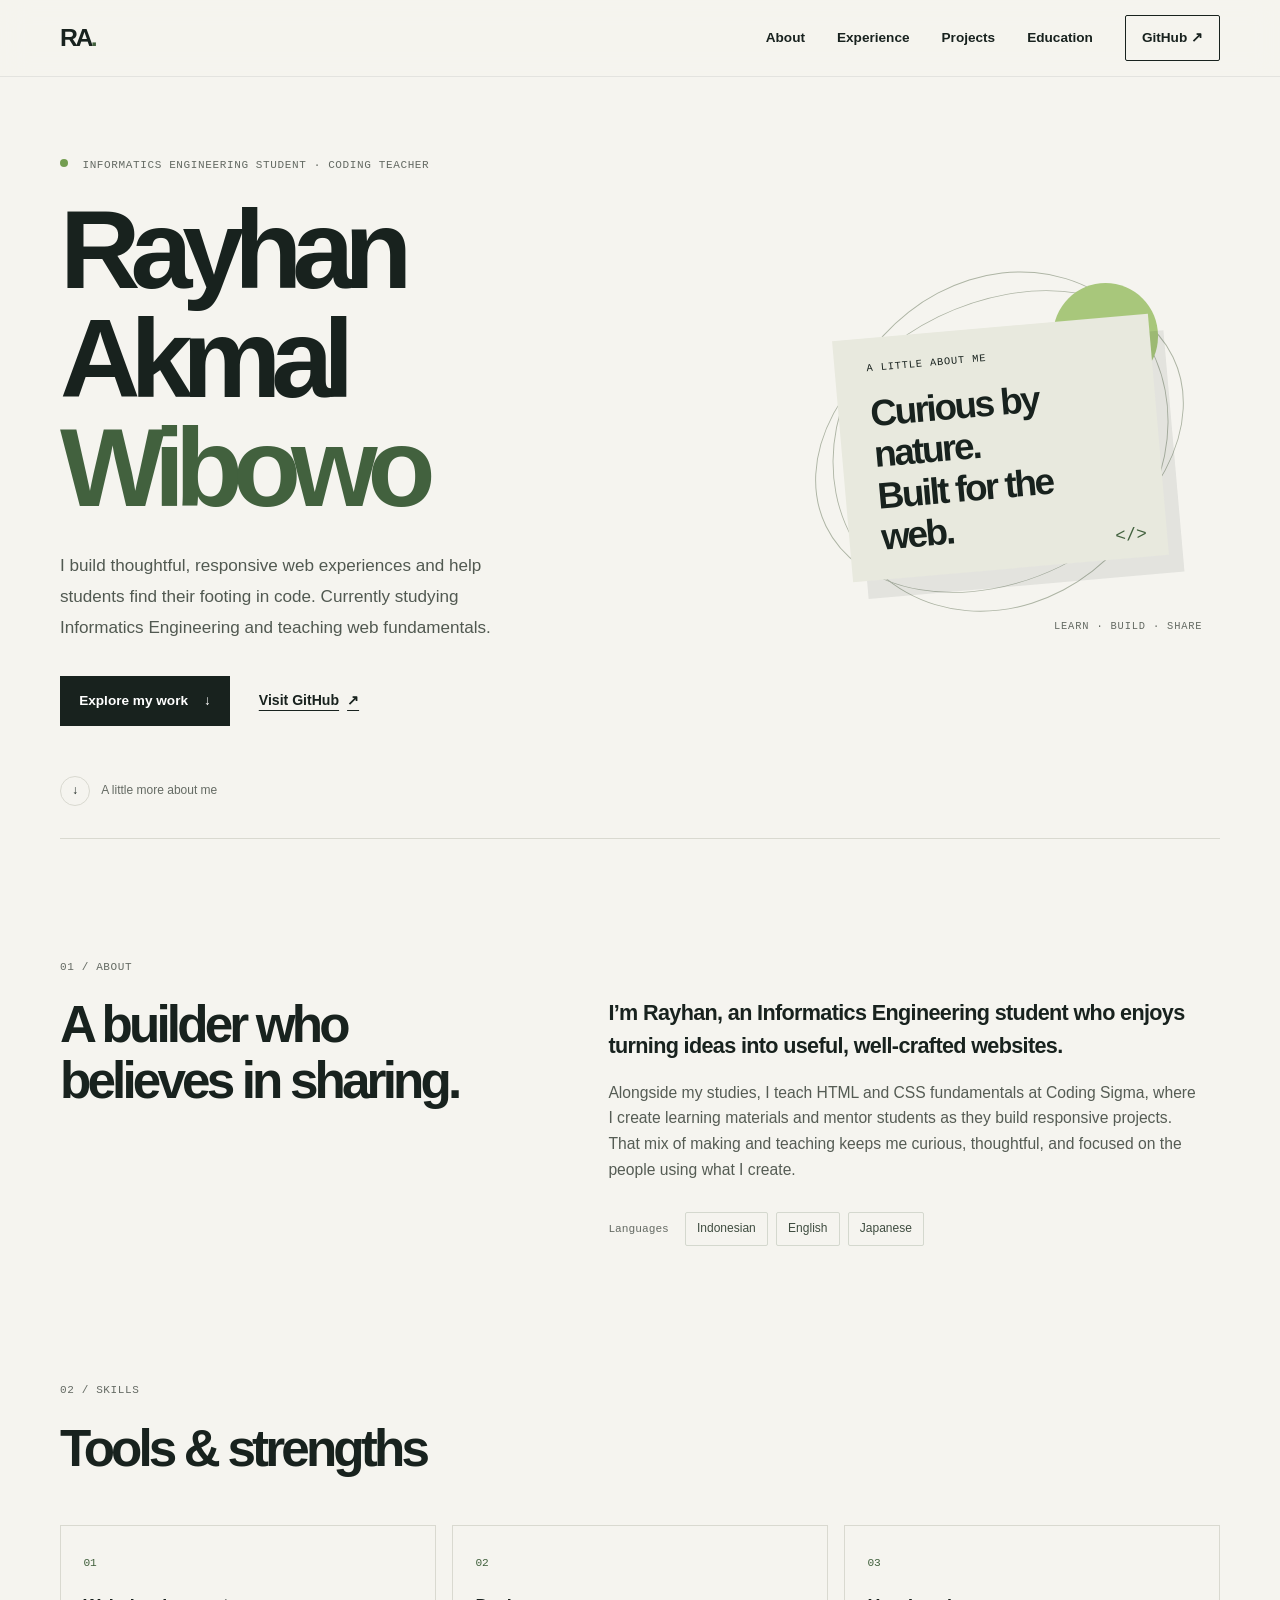
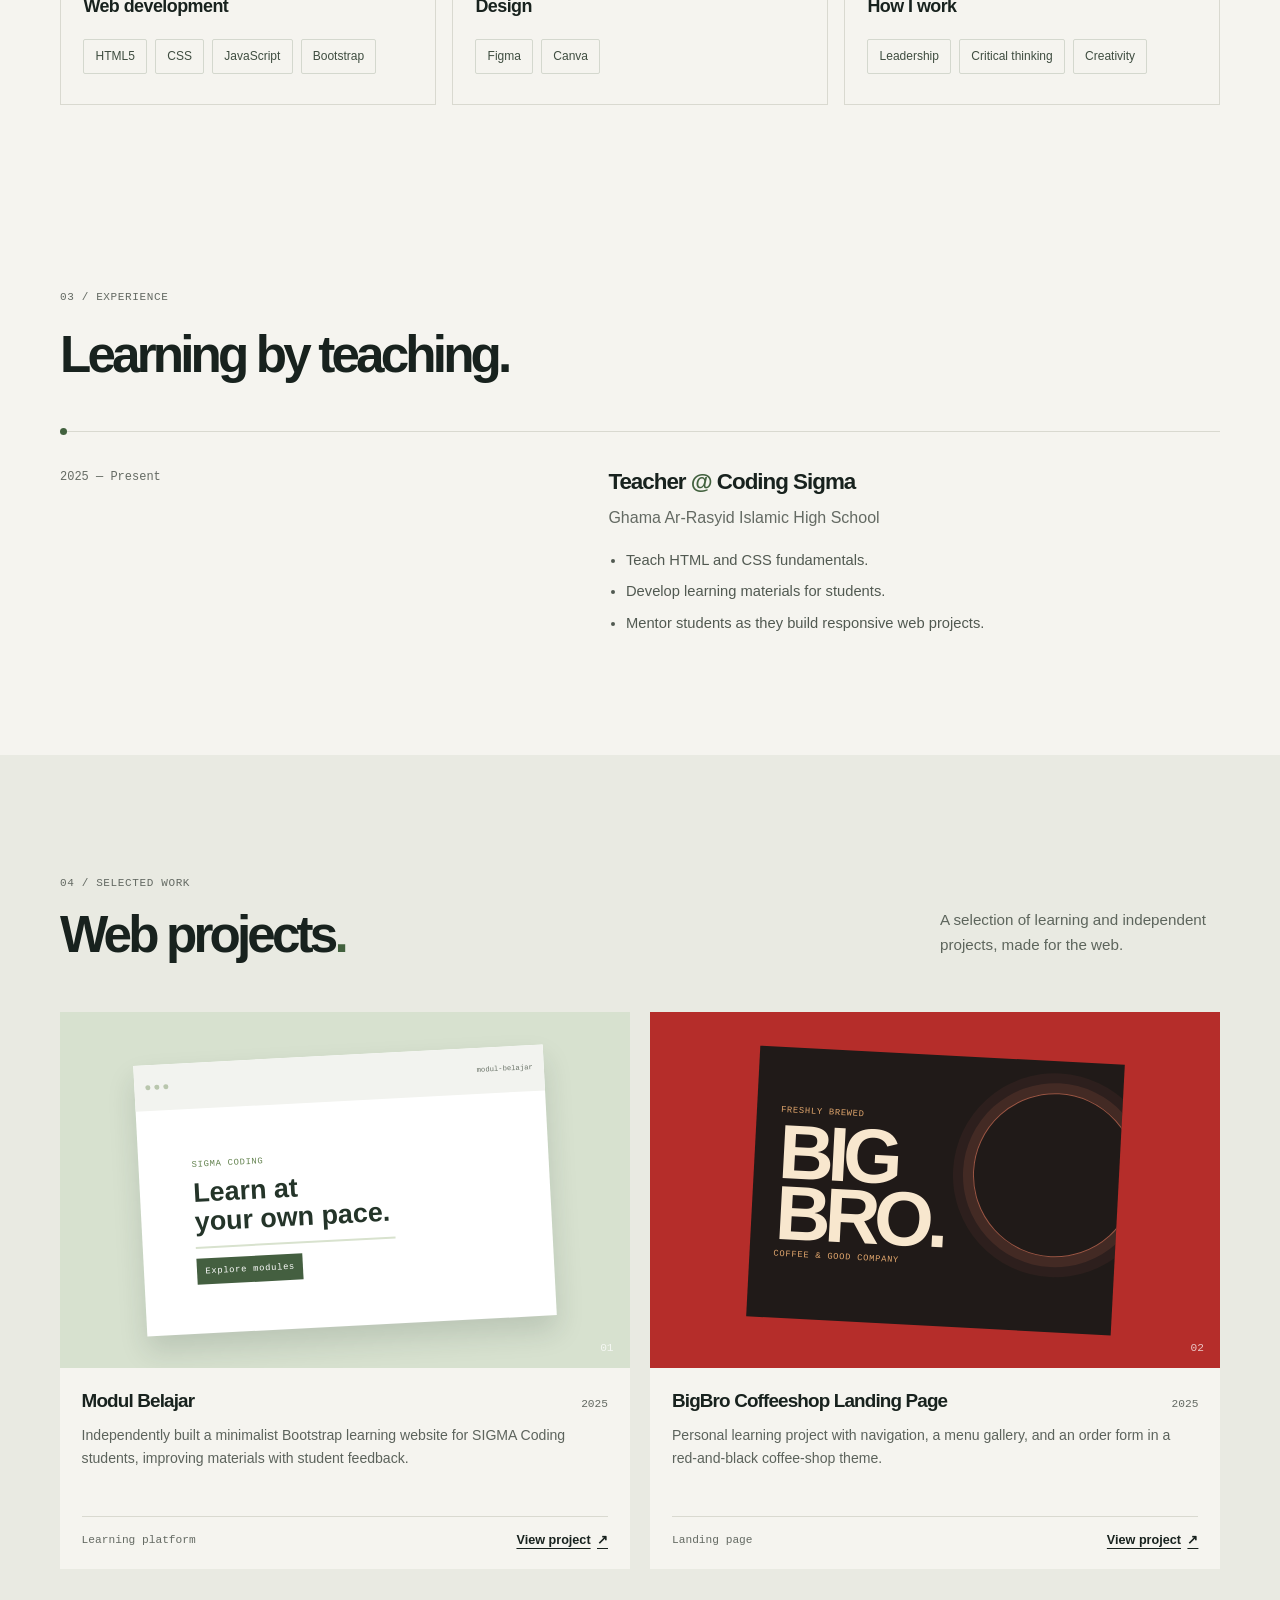
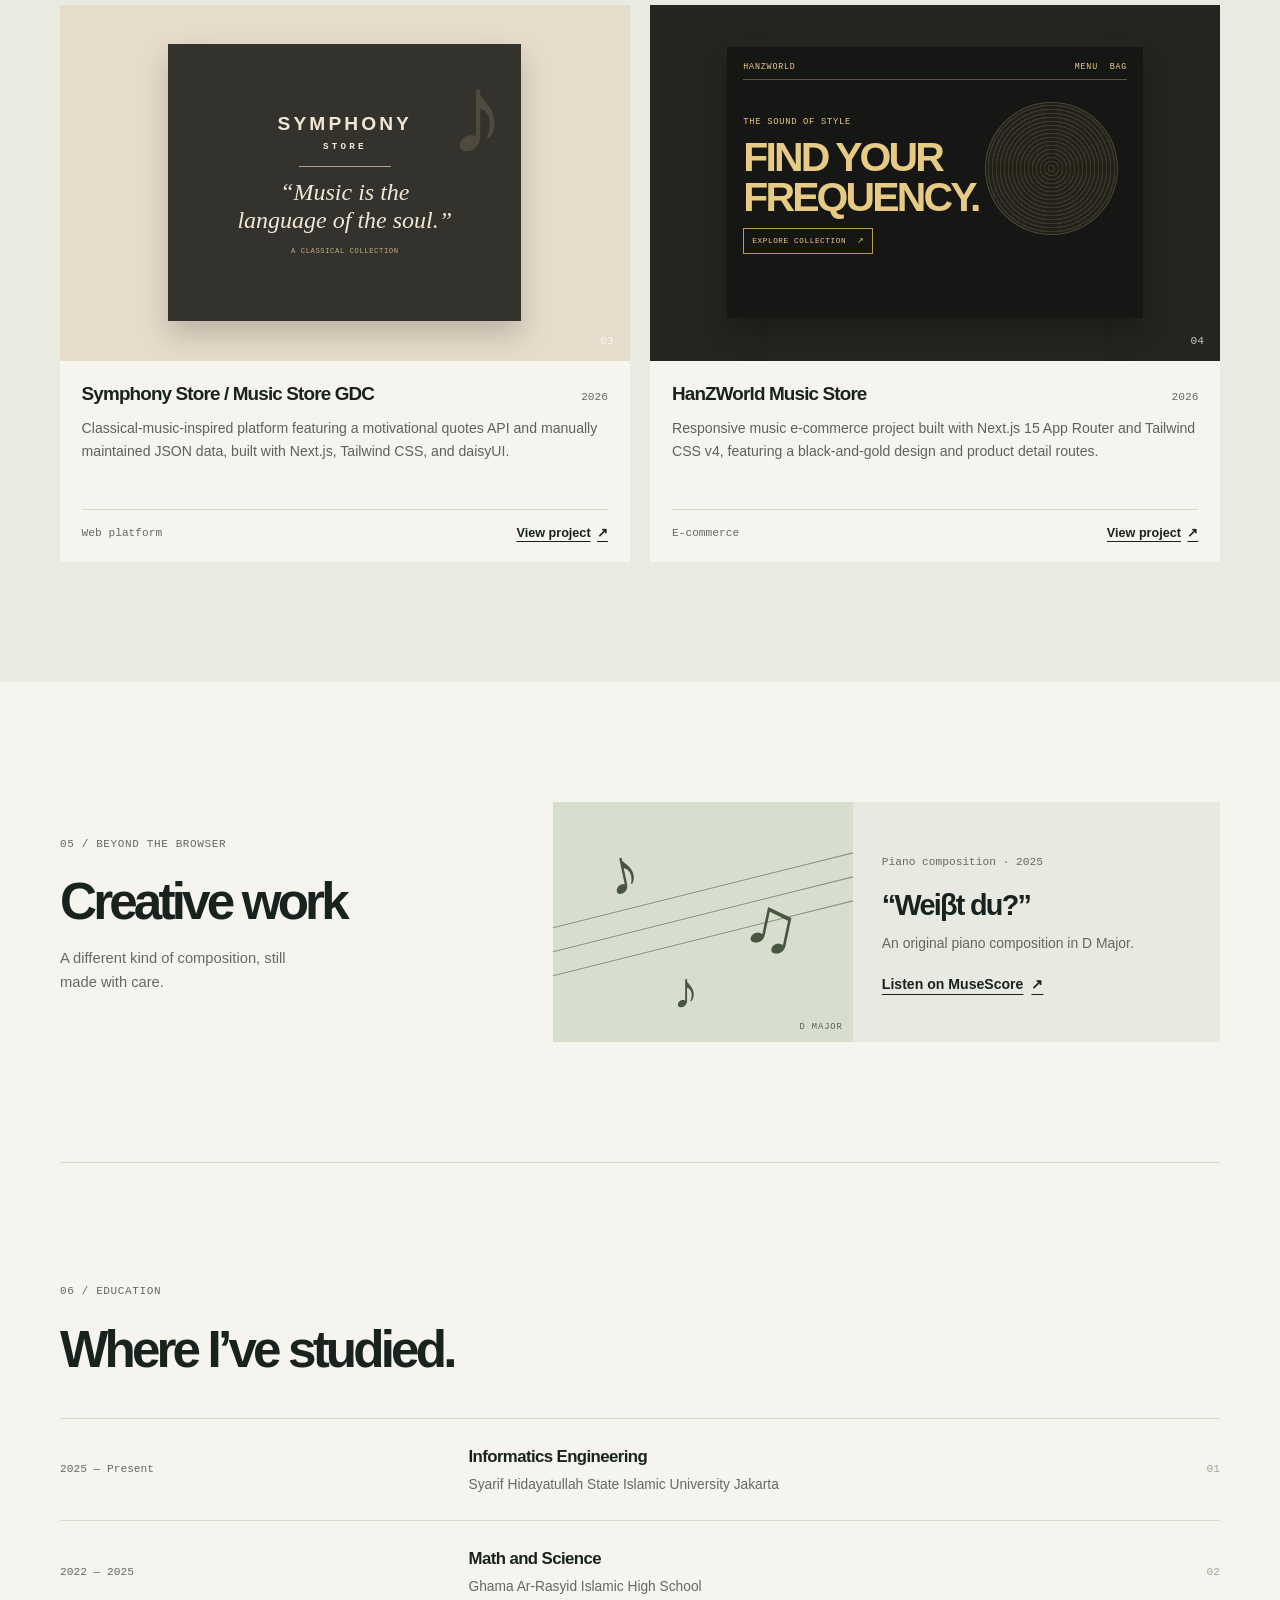
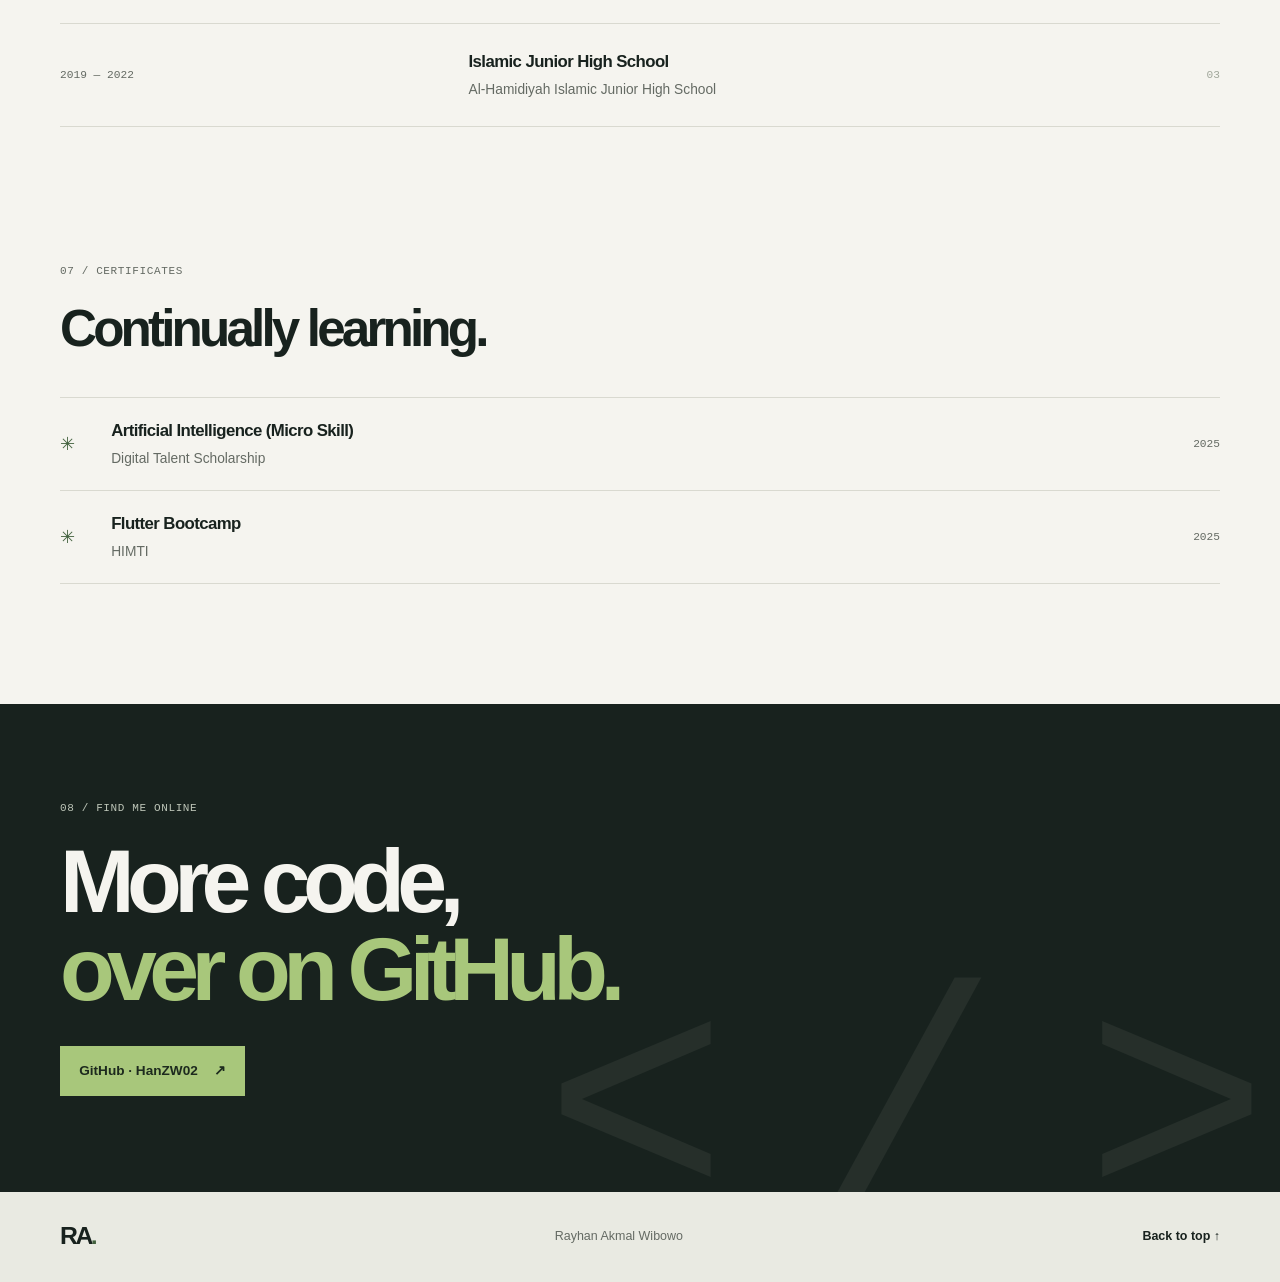
==== index.html @ 4f7a4626 "Build Rayhan portfolio website Co-authored-by: Copilot App <223556219+Copilot@users.noreply.github.c" ====
<!doctype html>
<html lang="en">
  <head>
    <meta charset="utf-8">
    <meta name="viewport" content="width=device-width, initial-scale=1">
    <meta name="theme-color" content="#f5f4ef">
    <meta name="description" content="Portfolio of Rayhan Akmal Wibowo, an Informatics Engineering student, coding teacher, and frontend developer.">
    <title>Rayhan Akmal Wibowo — Frontend Developer</title>
    <link rel="stylesheet" href="styles.css">
    <script src="script.js" defer></script>
  </head>
  <body>
    <a class="skip-link" href="#main-content">Skip to content</a>

    <header class="site-header">
      <div class="header-inner">
        <a class="wordmark" href="#home" aria-label="Rayhan Akmal Wibowo, home">RA<span>.</span></a>
        <button class="menu-toggle" type="button" aria-expanded="false" aria-controls="primary-navigation">
          <span class="menu-toggle-label">Menu</span>
          <span class="menu-icon" aria-hidden="true"><span></span><span></span></span>
        </button>
        <nav class="primary-navigation" id="primary-navigation" aria-label="Main navigation">
          <a href="#about">About</a>
          <a href="#experience">Experience</a>
          <a href="#projects">Projects</a>
          <a href="#education">Education</a>
          <a class="nav-cta" href="https://github.com/HanZW02" target="_blank" rel="noopener noreferrer">GitHub <span aria-hidden="true">↗</span></a>
        </nav>
      </div>
    </header>

    <main id="main-content">
      <section class="hero section-wrap" id="home" aria-labelledby="hero-title">
        <div class="hero-copy">
          <p class="eyebrow"><span class="status-dot" aria-hidden="true"></span> Informatics Engineering student · Coding teacher</p>
          <h1 id="hero-title">Rayhan Akmal<br><span>Wibowo</span></h1>
          <p class="hero-intro">I build thoughtful, responsive web experiences and help students find their footing in code. Currently studying Informatics Engineering and teaching web fundamentals.</p>
          <div class="hero-actions">
            <a class="button button-dark" href="#projects">Explore my work <span aria-hidden="true">↓</span></a>
            <a class="text-link" href="https://github.com/HanZW02" target="_blank" rel="noopener noreferrer">Visit GitHub <span aria-hidden="true">↗</span></a>
          </div>
        </div>
        <div class="hero-art" aria-hidden="true">
          <div class="art-orbit orbit-one"></div>
          <div class="art-orbit orbit-two"></div>
          <div class="art-sun"></div>
          <div class="art-card">
            <span class="art-card-label">A little about me</span>
            <span class="art-card-title">Curious by nature.<br>Built for the web.</span>
            <span class="art-card-mark">&lt;/&gt;</span>
          </div>
          <span class="art-caption">LEARN · BUILD · SHARE</span>
        </div>
        <a class="scroll-cue" href="#about"><span aria-hidden="true">↓</span> A little more about me</a>
      </section>

      <section class="about section-wrap section-pad" id="about" aria-labelledby="about-title">
        <div class="section-heading">
          <p class="eyebrow">01 / About</p>
          <h2 id="about-title">A builder who<br>believes in sharing.</h2>
        </div>
        <div class="about-content">
          <p class="about-lede">I’m Rayhan, an Informatics Engineering student who enjoys turning ideas into useful, well-crafted websites.</p>
          <p>Alongside my studies, I teach HTML and CSS fundamentals at Coding Sigma, where I create learning materials and mentor students as they build responsive projects. That mix of making and teaching keeps me curious, thoughtful, and focused on the people using what I create.</p>
          <div class="language-row">
            <span class="label">Languages</span>
            <ul class="tag-list" aria-label="Languages spoken">
              <li>Indonesian</li><li>English</li><li>Japanese</li>
            </ul>
          </div>
        </div>
      </section>

      <section class="skills section-wrap section-pad" aria-labelledby="skills-title">
        <div class="section-heading">
          <p class="eyebrow">02 / Skills</p>
          <h2 id="skills-title">Tools &amp; strengths</h2>
        </div>
        <div class="skill-grid">
          <article class="skill-card">
            <span class="skill-number">01</span>
            <h3>Web development</h3>
            <ul class="tag-list"><li>HTML5</li><li>CSS</li><li>JavaScript</li><li>Bootstrap</li></ul>
          </article>
          <article class="skill-card">
            <span class="skill-number">02</span>
            <h3>Design</h3>
            <ul class="tag-list"><li>Figma</li><li>Canva</li></ul>
          </article>
          <article class="skill-card">
            <span class="skill-number">03</span>
            <h3>How I work</h3>
            <ul class="tag-list"><li>Leadership</li><li>Critical thinking</li><li>Creativity</li></ul>
          </article>
        </div>
      </section>

      <section class="experience section-wrap section-pad" id="experience" aria-labelledby="experience-title">
        <div class="section-heading">
          <p class="eyebrow">03 / Experience</p>
          <h2 id="experience-title">Learning by teaching.</h2>
        </div>
        <article class="timeline-entry">
          <div class="timeline-date">2025 — Present</div>
          <div class="timeline-body">
            <h3>Teacher <span class="at">@</span> Coding Sigma</h3>
            <p class="timeline-place">Ghama Ar-Rasyid Islamic High School</p>
            <ul class="experience-list">
              <li>Teach HTML and CSS fundamentals.</li>
              <li>Develop learning materials for students.</li>
              <li>Mentor students as they build responsive web projects.</li>
            </ul>
          </div>
          <span class="timeline-marker" aria-hidden="true"></span>
        </article>
      </section>

      <section class="projects section-pad" id="projects" aria-labelledby="projects-title">
        <div class="section-wrap">
          <div class="projects-heading">
            <div class="section-heading">
              <p class="eyebrow">04 / Selected work</p>
              <h2 id="projects-title">Web projects<span class="accent-period">.</span></h2>
            </div>
            <p class="projects-intro">A selection of learning and independent projects, made for the web.</p>
          </div>
          <div class="project-grid">
            <article class="project-card project-modul">
              <div class="project-visual visual-modul" aria-hidden="true">
                <div class="browser-frame">
                  <div class="browser-bar"><i></i><i></i><i></i><span>modul-belajar</span></div>
                  <div class="modul-preview"><span class="preview-kicker">SIGMA CODING</span><b>Learn at<br>your own pace.</b><span class="preview-line"></span><span class="preview-button">Explore modules</span></div>
                </div>
                <span class="visual-index">01</span>
              </div>
              <div class="project-info">
                <div class="project-title-line"><h3>Modul Belajar</h3><span class="project-year">2025</span></div>
                <p>Independently built a minimalist Bootstrap learning website for SIGMA Coding students, improving materials with student feedback.</p>
                <div class="project-footer"><span class="project-type">Learning platform</span><a class="project-link" href="https://hanzw02.github.io/Modul_Belajar/" target="_blank" rel="noopener noreferrer">View project <span aria-hidden="true">↗</span></a></div>
              </div>
            </article>

            <article class="project-card project-bigbro">
              <div class="project-visual visual-bigbro" aria-hidden="true">
                <div class="coffee-card">
                  <span class="coffee-label">FRESHLY BREWED</span>
                  <span class="coffee-word">BIG<br>BRO.</span>
                  <span class="coffee-subtitle">COFFEE &amp; GOOD COMPANY</span>
                  <span class="coffee-circle"></span>
                </div>
                <span class="visual-index">02</span>
              </div>
              <div class="project-info">
                <div class="project-title-line"><h3>BigBro Coffeeshop Landing Page</h3><span class="project-year">2025</span></div>
                <p>Personal learning project with navigation, a menu gallery, and an order form in a red-and-black coffee-shop theme.</p>
                <div class="project-footer"><span class="project-type">Landing page</span><a class="project-link" href="https://hanzw02.github.io/BigBro-Coffeeshop/" target="_blank" rel="noopener noreferrer">View project <span aria-hidden="true">↗</span></a></div>
              </div>
            </article>

            <article class="project-card project-symphony">
              <div class="project-visual visual-symphony" aria-hidden="true">
                <div class="symphony-preview">
                  <span class="symphony-note">♪</span>
                  <span class="symphony-brand">SYMPHONY <small>STORE</small></span>
                  <span class="symphony-rule"></span>
                  <span class="symphony-quote">“Music is the<br>language of the soul.”</span>
                  <span class="symphony-sub">A CLASSICAL COLLECTION</span>
                </div>
                <span class="visual-index">03</span>
              </div>
              <div class="project-info">
                <div class="project-title-line"><h3>Symphony Store / Music Store GDC</h3><span class="project-year">2026</span></div>
                <p>Classical-music-inspired platform featuring a motivational quotes API and manually maintained JSON data, built with Next.js, Tailwind CSS, and daisyUI.</p>
                <div class="project-footer"><span class="project-type">Web platform</span><a class="project-link" href="https://music-store-gdc.vercel.app/" target="_blank" rel="noopener noreferrer">View project <span aria-hidden="true">↗</span></a></div>
              </div>
            </article>

            <article class="project-card project-hanzworld">
              <div class="project-visual visual-hanzworld" aria-hidden="true">
                <div class="hanz-preview">
                  <div class="hanz-top"><span>HANZWORLD</span><span>MENU&nbsp; BAG</span></div>
                  <div class="hanz-main"><span class="hanz-small">THE SOUND OF STYLE</span><b>FIND YOUR<br>FREQUENCY.</b><span class="hanz-cta">EXPLORE COLLECTION&nbsp; ↗</span></div>
                  <span class="hanz-disc"></span>
                </div>
                <span class="visual-index">04</span>
              </div>
              <div class="project-info">
                <div class="project-title-line"><h3>HanZWorld Music Store</h3><span class="project-year">2026</span></div>
                <p>Responsive music e-commerce project built with Next.js 15 App Router and Tailwind CSS v4, featuring a black-and-gold design and product detail routes.</p>
                <div class="project-footer"><span class="project-type">E-commerce</span><a class="project-link" href="https://hanzworld-music-store.vercel.app/" target="_blank" rel="noopener noreferrer">View project <span aria-hidden="true">↗</span></a></div>
              </div>
            </article>
          </div>
        </div>
      </section>

      <section class="creative section-wrap section-pad" aria-labelledby="creative-title">
        <div class="creative-label">
          <p class="eyebrow">05 / Beyond the browser</p>
          <h2 id="creative-title">Creative work</h2>
          <p>A different kind of composition, still made with care.</p>
        </div>
        <article class="creative-card">
          <div class="music-art" aria-hidden="true">
            <span class="music-staff staff-one"></span><span class="music-staff staff-two"></span><span class="music-staff staff-three"></span>
            <span class="music-note note-one">♪</span><span class="music-note note-two">♫</span><span class="music-note note-three">♪</span>
            <span class="music-key">D MAJOR</span>
          </div>
          <div class="creative-info">
            <span class="creative-kind">Piano composition · 2025</span>
            <h3>“Weiβt du?”</h3>
            <p>An original piano composition in D Major.</p>
            <a class="text-link" href="https://musescore.com/user/105779164/scores/29190494?share=copy_link" target="_blank" rel="noopener noreferrer">Listen on MuseScore <span aria-hidden="true">↗</span></a>
          </div>
        </article>
      </section>

      <section class="education section-wrap section-pad" id="education" aria-labelledby="education-title">
        <div class="section-heading">
          <p class="eyebrow">06 / Education</p>
          <h2 id="education-title">Where I’ve studied.</h2>
        </div>
        <div class="education-list">
          <article class="education-entry">
            <span class="education-date">2025 — Present</span>
            <div><h3>Informatics Engineering</h3><p>Syarif Hidayatullah State Islamic University Jakarta</p></div>
            <span class="education-mark" aria-hidden="true">01</span>
          </article>
          <article class="education-entry">
            <span class="education-date">2022 — 2025</span>
            <div><h3>Math and Science</h3><p>Ghama Ar-Rasyid Islamic High School</p></div>
            <span class="education-mark" aria-hidden="true">02</span>
          </article>
          <article class="education-entry">
            <span class="education-date">2019 — 2022</span>
            <div><h3>Islamic Junior High School</h3><p>Al-Hamidiyah Islamic Junior High School</p></div>
            <span class="education-mark" aria-hidden="true">03</span>
          </article>
        </div>
      </section>

      <section class="certificates section-wrap section-pad" aria-labelledby="certificates-title">
        <div class="section-heading">
          <p class="eyebrow">07 / Certificates</p>
          <h2 id="certificates-title">Continually learning.</h2>
        </div>
        <div class="certificate-list">
          <article class="certificate-entry"><span class="certificate-symbol" aria-hidden="true">✳</span><div><h3>Artificial Intelligence (Micro Skill)</h3><p>Digital Talent Scholarship</p></div><span class="certificate-year">2025</span></article>
          <article class="certificate-entry"><span class="certificate-symbol" aria-hidden="true">✳</span><div><h3>Flutter Bootcamp</h3><p>HIMTI</p></div><span class="certificate-year">2025</span></article>
        </div>
      </section>

      <section class="github-cta" aria-labelledby="github-title">
        <div class="section-wrap github-inner">
          <p class="eyebrow">08 / Find me online</p>
          <h2 id="github-title">More code,<br><span>over on GitHub.</span></h2>
          <a class="button button-light" href="https://github.com/HanZW02" target="_blank" rel="noopener noreferrer">GitHub · HanZW02 <span aria-hidden="true">↗</span></a>
          <span class="github-decoration" aria-hidden="true">&lt; / &gt;</span>
        </div>
      </section>
    </main>

    <footer class="site-footer">
      <div class="section-wrap footer-inner">
        <a class="wordmark" href="#home" aria-label="Back to top">RA<span>.</span></a>
        <p>Rayhan Akmal Wibowo</p>
        <a href="#home" class="back-to-top">Back to top ↑</a>
      </div>
    </footer>
  </body>
</html>
---- styles.css ----
:root {
  color-scheme: light;
  --paper: #f5f4ef;
  --paper-deep: #eeede6;
  --ink: #18221e;
  --muted: #646a63;
  --line: #d9d9d0;
  --green: #a8c77b;
  --green-dark: #42613e;
  --display: "Trebuchet MS", "Avenir Next", Arial, sans-serif;
  --body: "Segoe UI", Arial, sans-serif;
  --mono: "Cascadia Code", Consolas, monospace;
  --wrap: 1160px;
}

* {
  box-sizing: border-box;
}

html {
  scroll-behavior: smooth;
  scroll-padding-top: 5.5rem;
}

body {
  margin: 0;
  background: var(--paper);
  color: var(--ink);
  font-family: var(--body);
  font-size: 1rem;
  line-height: 1.65;
  -webkit-font-smoothing: antialiased;
}

a {
  color: inherit;
}

a:focus-visible,
button:focus-visible {
  outline: 3px solid #597b3c;
  outline-offset: 5px;
  border-radius: 3px;
}

.skip-link {
  position: fixed;
  z-index: 20;
  top: 1rem;
  left: 1rem;
  padding: 0.7rem 1rem;
  transform: translateY(-180%);
  background: var(--ink);
  color: white;
  text-decoration: none;
}

.skip-link:focus {
  transform: translateY(0);
}

.section-wrap,
.header-inner {
  width: min(calc(100% - 3rem), var(--wrap));
  margin-inline: auto;
}

.section-pad {
  padding-block: 7.5rem;
}

.site-header {
  position: sticky;
  z-index: 10;
  top: 0;
  background: rgb(245 244 239 / 94%);
  border-bottom: 1px solid rgb(24 34 30 / 8%);
  backdrop-filter: blur(14px);
}

.header-inner {
  display: flex;
  min-height: 76px;
  align-items: center;
  justify-content: space-between;
}

.wordmark {
  font-family: var(--display);
  font-size: 1.55rem;
  font-weight: 800;
  letter-spacing: -0.1em;
  text-decoration: none;
}

.wordmark span,
.accent-period {
  color: var(--green-dark);
}

.primary-navigation {
  display: flex;
  align-items: center;
  gap: clamp(1rem, 2.5vw, 2.35rem);
}

.primary-navigation a,
.back-to-top {
  font-size: 0.85rem;
  font-weight: 600;
  text-decoration: none;
  transition: color 160ms ease;
}

.primary-navigation a:hover,
.back-to-top:hover {
  color: var(--green-dark);
}

.primary-navigation .nav-cta {
  padding: 0.65rem 1rem;
  border: 1px solid var(--ink);
  border-radius: 2px;
}

.menu-toggle {
  display: none;
  border: 0;
  background: transparent;
  color: var(--ink);
  font: inherit;
}

.hero {
  position: relative;
  display: grid;
  min-height: min(710px, calc(100svh - 76px));
  grid-template-columns: 1.1fr 0.9fr;
  align-items: center;
  padding-block: 5rem 7rem;
}

.hero-copy {
  position: relative;
  z-index: 1;
  max-width: 640px;
}

.eyebrow {
  margin: 0 0 1.35rem;
  color: var(--muted);
  font-family: var(--mono);
  font-size: 0.69rem;
  letter-spacing: 0.055em;
  line-height: 1.5;
  text-transform: uppercase;
}

.status-dot {
  display: inline-block;
  width: 8px;
  height: 8px;
  margin-right: 0.45rem;
  border-radius: 50%;
  background: #739d50;
  vertical-align: 1px;
}

h1,
h2,
h3,
p {
  overflow-wrap: anywhere;
}

.hero h1 {
  margin: 0;
  font-family: var(--display);
  font-size: clamp(3.8rem, 8.7vw, 7.2rem);
  font-weight: 600;
  letter-spacing: -0.09em;
  line-height: 0.98;
}

.hero h1 span {
  color: var(--green-dark);
}

.hero-intro {
  max-width: 475px;
  margin: 1.8rem 0 0;
  color: #515951;
  font-size: 1.07rem;
  line-height: 1.8;
}

.hero-actions {
  display: flex;
  align-items: center;
  gap: 1.8rem;
  margin-top: 2rem;
}

.button {
  display: inline-flex;
  min-height: 50px;
  align-items: center;
  justify-content: center;
  gap: 1rem;
  padding: 0.8rem 1.2rem;
  font-size: 0.85rem;
  font-weight: 700;
  text-decoration: none;
  transition: transform 180ms ease, background 180ms ease;
}

.button:hover {
  transform: translateY(-2px);
}

.button-dark {
  background: var(--ink);
  color: #fff;
}

.button-dark:hover {
  background: #31443a;
}

.text-link {
  display: inline-flex;
  align-items: center;
  gap: 0.5rem;
  font-size: 0.88rem;
  font-weight: 700;
  text-decoration-thickness: 1px;
  text-underline-offset: 5px;
}

.hero-art {
  position: relative;
  width: min(100%, 440px);
  aspect-ratio: 1 / 1;
  justify-self: end;
}

.art-orbit {
  position: absolute;
  inset: 6%;
  border: 1px solid #aeb5a5;
  border-radius: 50%;
  transform: rotate(-26deg) scaleY(0.72);
}

.orbit-two {
  inset: 1% 14%;
  transform: rotate(42deg) scaleY(0.83);
}

.art-sun {
  position: absolute;
  top: 14%;
  right: 14%;
  width: 24%;
  aspect-ratio: 1;
  border-radius: 50%;
  background: var(--green);
}

.art-card {
  position: absolute;
  top: 24%;
  left: 14%;
  display: flex;
  width: 72%;
  height: 55%;
  flex-direction: column;
  justify-content: center;
  padding: 2rem;
  background: #e8e9de;
  box-shadow: 14px 18px 0 rgb(24 34 30 / 8%);
  transform: rotate(-5deg);
}

.art-card-label,
.art-caption {
  font-family: var(--mono);
  font-size: 0.65rem;
  letter-spacing: 0.08em;
  text-transform: uppercase;
}

.art-card-title {
  margin-top: 1rem;
  font-family: var(--display);
  font-size: clamp(1.45rem, 3vw, 2.3rem);
  font-weight: 700;
  letter-spacing: -0.065em;
  line-height: 1.12;
}

.art-card-mark {
  position: absolute;
  right: 1.25rem;
  bottom: 0.5rem;
  color: var(--green-dark);
  font-family: var(--mono);
  font-size: 1.1rem;
}

.art-caption {
  position: absolute;
  right: 4%;
  bottom: 6%;
  color: var(--muted);
}

.scroll-cue {
  position: absolute;
  bottom: 2rem;
  left: 0;
  display: flex;
  align-items: center;
  gap: 0.7rem;
  color: var(--muted);
  font-size: 0.75rem;
  text-decoration: none;
}

.scroll-cue span {
  display: grid;
  width: 30px;
  height: 30px;
  place-items: center;
  border: 1px solid var(--line);
  border-radius: 50%;
  color: var(--ink);
}

.about,
.section-heading {
  display: grid;
  grid-template-columns: 0.9fr 1.1fr;
  gap: 3rem;
}

.about {
  border-top: 1px solid var(--line);
}

.section-heading {
  display: block;
}

.section-heading h2,
.creative h2 {
  margin: 0;
  font-family: var(--display);
  font-size: clamp(2.3rem, 4vw, 3.55rem);
  font-weight: 600;
  letter-spacing: -0.075em;
  line-height: 1.1;
}

.about-content {
  max-width: 590px;
  padding-top: 2.4rem;
  color: #555c54;
  font-size: 0.98rem;
}

.about-content p {
  margin: 0 0 1.1rem;
}

.about-content .about-lede {
  color: var(--ink);
  font-family: var(--display);
  font-size: 1.35rem;
  font-weight: 600;
  letter-spacing: -0.03em;
  line-height: 1.5;
}

.language-row {
  display: flex;
  flex-wrap: wrap;
  align-items: baseline;
  gap: 1rem;
  margin-top: 1.8rem;
}

.label,
.skill-number,
.project-year,
.project-type,
.creative-kind,
.education-date,
.certificate-year {
  color: var(--muted);
  font-family: var(--mono);
  font-size: 0.7rem;
}

.label {
  font-weight: 500;
}

.tag-list {
  display: flex;
  flex-wrap: wrap;
  gap: 0.5rem;
  margin: 0;
  padding: 0;
  list-style: none;
}

.tag-list li {
  padding: 0.4rem 0.7rem;
  border: 1px solid #d4d8ce;
  border-radius: 2px;
  color: #3f4d40;
  font-size: 0.75rem;
}

.skills {
  padding-top: 1rem;
}

.skill-grid {
  display: grid;
  grid-template-columns: repeat(3, 1fr);
  gap: 1rem;
  margin-top: 3rem;
}

.skill-card {
  min-height: 180px;
  padding: 1.4rem;
  border: 1px solid var(--line);
}

.skill-number {
  color: var(--green-dark);
}

.skill-card h3 {
  margin: 1.1rem 0;
  font-family: var(--display);
  font-size: 1.12rem;
  letter-spacing: -0.03em;
}

.experience {
  padding-top: 4rem;
}

.timeline-entry {
  position: relative;
  display: grid;
  grid-template-columns: 0.9fr 1.1fr;
  gap: 3rem;
  margin-top: 3rem;
  padding: 2.2rem 0 0;
  border-top: 1px solid var(--line);
}

.timeline-date {
  color: var(--muted);
  font-family: var(--mono);
  font-size: 0.75rem;
}

.timeline-body h3 {
  margin: -0.25rem 0 0;
  font-family: var(--display);
  font-size: 1.4rem;
  letter-spacing: -0.045em;
}

.timeline-body .at {
  color: var(--green-dark);
}

.timeline-place {
  margin: 0.3rem 0 1rem;
  color: var(--muted);
}

.experience-list {
  display: grid;
  gap: 0.45rem;
  margin: 0;
  padding-left: 1.1rem;
  color: #515951;
  font-size: 0.92rem;
}

.timeline-marker {
  position: absolute;
  top: -4px;
  left: 0;
  width: 7px;
  height: 7px;
  border-radius: 50%;
  background: var(--green-dark);
}

.projects {
  background: #e9eae2;
}

.projects-heading {
  display: flex;
  align-items: end;
  justify-content: space-between;
  gap: 2rem;
  margin-bottom: 3rem;
}

.projects-heading .eyebrow {
  margin-bottom: 1rem;
}

.projects-intro {
  max-width: 280px;
  margin: 0 0 0.4rem;
  color: #5d655c;
  font-size: 0.95rem;
}

.project-grid {
  display: grid;
  grid-template-columns: repeat(2, minmax(0, 1fr));
  gap: 2.2rem 1.3rem;
}

.project-card {
  min-width: 0;
  background: var(--paper);
}

.project-visual {
  position: relative;
  display: grid;
  aspect-ratio: 1.6 / 1;
  overflow: hidden;
  place-items: center;
}

.visual-index {
  position: absolute;
  right: 1rem;
  bottom: 0.65rem;
  color: rgb(255 255 255 / 72%);
  font-family: var(--mono);
  font-size: 0.7rem;
}

.visual-modul {
  background: #d7e1cf;
}

.browser-frame {
  width: 72%;
  height: 76%;
  overflow: hidden;
  background: #fff;
  box-shadow: 0 15px 28px rgb(27 46 37 / 15%);
  transform: rotate(-3deg);
}

.browser-bar {
  display: flex;
  height: 17%;
  align-items: center;
  gap: 4px;
  padding: 0 0.7rem;
  background: #f2f3ef;
}

.browser-bar i {
  width: 5px;
  height: 5px;
  border-radius: 50%;
  background: #b9c6ad;
}

.browser-bar span {
  margin-left: auto;
  color: #697267;
  font-family: var(--mono);
  font-size: 0.45rem;
}

.modul-preview {
  display: flex;
  height: 83%;
  flex-direction: column;
  justify-content: center;
  padding-left: 13%;
  color: #243429;
}

.preview-kicker,
.preview-button,
.coffee-label,
.coffee-subtitle,
.symphony-sub,
.hanz-small,
.hanz-cta {
  font-family: var(--mono);
  font-size: clamp(0.35rem, 0.7vw, 0.55rem);
  letter-spacing: 0.08em;
}

.preview-kicker {
  color: #658451;
}

.modul-preview b {
  margin-top: 0.4rem;
  font-family: var(--display);
  font-size: clamp(0.9rem, 2.1vw, 1.8rem);
  line-height: 1.1;
}

.preview-line {
  width: 56%;
  height: 2px;
  margin: 0.6rem 0;
  background: #d8e2ce;
}

.preview-button {
  width: fit-content;
  padding: 0.35rem 0.5rem;
  background: #445f40;
  color: #fff;
}

.visual-bigbro {
  background: #b52d2a;
}

.coffee-card {
  position: relative;
  display: flex;
  width: 64%;
  height: 76%;
  flex-direction: column;
  justify-content: center;
  padding: 1.2rem 1.5rem;
  overflow: hidden;
  background: #201a18;
  color: #f8e7ce;
  transform: rotate(3deg);
}

.coffee-word {
  z-index: 1;
  margin: 0.2rem 0;
  font-family: var(--display);
  font-size: clamp(2rem, 6vw, 5rem);
  font-weight: 800;
  letter-spacing: -0.08em;
  line-height: 0.8;
}

.coffee-label,
.coffee-subtitle {
  z-index: 1;
  color: #dfa56c;
}

.coffee-circle {
  position: absolute;
  top: 12%;
  right: -5%;
  width: 45%;
  aspect-ratio: 1;
  border: 1px solid #9a5543;
  border-radius: 50%;
  box-shadow: 0 0 0 10px rgb(154 85 67 / 20%), 0 0 0 20px rgb(154 85 67 / 10%);
}

.visual-symphony {
  background: #e7dccb;
}

.symphony-preview {
  position: relative;
  display: flex;
  width: 62%;
  height: 78%;
  flex-direction: column;
  justify-content: center;
  padding: 1rem 1.4rem;
  overflow: hidden;
  background: #33322c;
  color: #f2e7d7;
  text-align: center;
  box-shadow: 0 14px 26px rgb(28 27 22 / 20%);
}

.symphony-note {
  position: absolute;
  top: -1.3rem;
  right: 1rem;
  color: #b7a07e;
  font-family: Georgia, serif;
  font-size: 7rem;
  opacity: 0.22;
}

.symphony-brand {
  z-index: 1;
  font-family: var(--display);
  font-size: clamp(0.65rem, 1.6vw, 1.2rem);
  font-weight: 600;
  letter-spacing: 0.16em;
}

.symphony-brand small {
  display: block;
  font-family: var(--mono);
  font-size: 0.48em;
  letter-spacing: 0.35em;
}

.symphony-rule {
  width: 30%;
  height: 1px;
  margin: 0.7rem auto;
  background: #b6a27f;
}

.symphony-quote {
  z-index: 1;
  font-family: Georgia, serif;
  font-size: clamp(0.8rem, 2vw, 1.5rem);
  font-style: italic;
  line-height: 1.18;
}

.symphony-sub {
  margin-top: 0.7rem;
  color: #c2ac85;
  font-size: 0.45rem;
}

.visual-hanzworld {
  background: #242420;
}

.hanz-preview {
  position: relative;
  width: 73%;
  height: 76%;
  padding: 0.8rem 1rem;
  overflow: hidden;
  background: #161715;
  color: #e7cb84;
  box-shadow: 0 14px 26px rgb(0 0 0 / 25%);
}

.hanz-top {
  display: flex;
  justify-content: space-between;
  border-bottom: 1px solid rgb(231 203 132 / 35%);
  padding-bottom: 0.35rem;
  font-family: var(--mono);
  font-size: clamp(0.35rem, 0.7vw, 0.52rem);
  letter-spacing: 0.1em;
}

.hanz-main {
  position: relative;
  z-index: 1;
  display: flex;
  height: 85%;
  flex-direction: column;
  justify-content: center;
  align-items: flex-start;
}

.hanz-main b {
  font-family: var(--display);
  font-size: clamp(1.1rem, 3.2vw, 2.8rem);
  letter-spacing: -0.07em;
  line-height: 0.98;
}

.hanz-small {
  margin-bottom: 0.45rem;
}

.hanz-cta {
  margin-top: 0.7rem;
  padding: 0.35rem 0.5rem;
  border: 1px solid #b99b56;
  font-size: clamp(0.32rem, 0.6vw, 0.48rem);
}

.hanz-disc {
  position: absolute;
  top: 20%;
  right: 6%;
  width: 32%;
  aspect-ratio: 1;
  border: 1px solid rgb(231 203 132 / 35%);
  border-radius: 50%;
  background: repeating-radial-gradient(circle, #242520 0 2px, #51472e 3px 4px);
  opacity: 0.65;
}

.project-info {
  padding: 1.25rem 1.35rem 1.15rem;
}

.project-title-line {
  display: flex;
  align-items: baseline;
  justify-content: space-between;
  gap: 0.7rem;
}

.project-title-line h3 {
  margin: 0;
  font-family: var(--display);
  font-size: 1.18rem;
  font-weight: 700;
  letter-spacing: -0.045em;
  line-height: 1.35;
}

.project-year {
  flex: 0 0 auto;
}

.project-info > p {
  min-height: 4.8rem;
  margin: 0.65rem 0 1rem;
  color: #5c635c;
  font-size: 0.88rem;
  line-height: 1.65;
}

.project-footer {
  display: flex;
  align-items: center;
  justify-content: space-between;
  gap: 1rem;
  padding-top: 0.8rem;
  border-top: 1px solid var(--line);
}

.project-link {
  display: inline-flex;
  align-items: center;
  gap: 0.4rem;
  font-size: 0.79rem;
  font-weight: 700;
  text-decoration-thickness: 1px;
  text-underline-offset: 4px;
}

.creative {
  display: grid;
  grid-template-columns: 0.8fr 1.2fr;
  gap: 3rem;
  align-items: center;
}

.creative-label > p:last-child {
  max-width: 260px;
  margin-top: 1rem;
  color: var(--muted);
  font-size: 0.92rem;
}

.creative-card {
  display: grid;
  grid-template-columns: 0.9fr 1.1fr;
  min-height: 240px;
  background: #e8e9e1;
}

.music-art {
  position: relative;
  display: grid;
  overflow: hidden;
  place-items: center;
  background: #d8dece;
}

.music-staff {
  position: absolute;
  left: -5%;
  width: 120%;
  height: 1px;
  background: #87947d;
  transform: rotate(-14deg);
}

.staff-one { top: 35%; }
.staff-two { top: 45%; }
.staff-three { top: 55%; }

.music-note {
  position: absolute;
  z-index: 1;
  color: #465641;
  font-family: Georgia, serif;
  line-height: 1;
}

.note-one {
  top: 16%;
  left: 18%;
  font-size: 4rem;
  transform: rotate(-12deg);
}

.note-two {
  top: 36%;
  right: 18%;
  font-size: 4.6rem;
  transform: rotate(12deg);
}

.note-three {
  bottom: 11%;
  left: 40%;
  font-size: 3.2rem;
}

.music-key {
  position: absolute;
  right: 0.65rem;
  bottom: 0.5rem;
  color: #53614e;
  font-family: var(--mono);
  font-size: 0.55rem;
  letter-spacing: 0.1em;
}

.creative-info {
  align-self: center;
  padding: 1.8rem;
}

.creative-info h3 {
  margin: 0.5rem 0 0;
  font-family: var(--display);
  font-size: 1.8rem;
  letter-spacing: -0.06em;
}

.creative-info p {
  margin: 0.2rem 0 1rem;
  color: #62685f;
  font-size: 0.87rem;
}

.education {
  border-top: 1px solid var(--line);
}

.education-list {
  margin-top: 2.5rem;
}

.education-entry {
  display: grid;
  grid-template-columns: 0.8fr 1.5fr auto;
  gap: 2rem;
  align-items: center;
  padding: 1.5rem 0;
  border-top: 1px solid var(--line);
}

.education-entry:last-child {
  border-bottom: 1px solid var(--line);
}

.education-date {
  white-space: nowrap;
}

.education-entry h3,
.certificate-entry h3 {
  margin: 0;
  font-family: var(--display);
  font-size: 1.05rem;
  letter-spacing: -0.035em;
}

.education-entry p,
.certificate-entry p {
  margin: 0.2rem 0 0;
  color: var(--muted);
  font-size: 0.86rem;
}

.education-mark {
  color: #a1a79b;
  font-family: var(--mono);
  font-size: 0.7rem;
}

.certificates {
  padding-top: 1rem;
}

.certificate-list {
  margin-top: 2.5rem;
}

.certificate-entry {
  display: grid;
  grid-template-columns: 2rem 1fr auto;
  gap: 1.2rem;
  align-items: center;
  padding: 1.2rem 0;
  border-top: 1px solid var(--line);
}

.certificate-entry:last-child {
  border-bottom: 1px solid var(--line);
}

.certificate-symbol {
  color: var(--green-dark);
  font-size: 1.15rem;
}

.github-cta {
  overflow: hidden;
  background: var(--ink);
  color: var(--paper);
}

.github-inner {
  position: relative;
  padding-block: 6rem;
}

.github-inner .eyebrow {
  color: #bdc5b8;
}

.github-inner h2 {
  position: relative;
  z-index: 1;
  margin: 0 0 2rem;
  font-family: var(--display);
  font-size: clamp(3rem, 7vw, 6rem);
  font-weight: 600;
  letter-spacing: -0.085em;
  line-height: 0.98;
}

.github-inner h2 span {
  color: var(--green);
}

.button-light {
  position: relative;
  z-index: 1;
  background: var(--green);
  color: #1d2a1e;
}

.button-light:hover {
  background: #c0d89f;
}

.github-decoration {
  position: absolute;
  right: 0;
  bottom: -5rem;
  color: rgb(245 244 239 / 6%);
  font-family: var(--mono);
  font-size: clamp(9rem, 24vw, 20rem);
  letter-spacing: -0.16em;
  line-height: 1;
}

.site-footer {
  background: #e9eae2;
}

.footer-inner {
  display: flex;
  min-height: 90px;
  align-items: center;
  justify-content: space-between;
  gap: 1rem;
}

.footer-inner p {
  margin: 0;
  color: var(--muted);
  font-size: 0.78rem;
}

.back-to-top {
  font-size: 0.78rem;
}

@media (max-width: 760px) {
  .section-wrap,
  .header-inner {
    width: min(calc(100% - 2rem), var(--wrap));
  }

  .section-pad {
    padding-block: 5rem;
  }

  .header-inner {
    min-height: 66px;
  }

  .menu-toggle {
    display: inline-flex;
    align-items: center;
    gap: 0.65rem;
    padding: 0.5rem 0;
    cursor: pointer;
  }

  .menu-toggle-label {
    font-size: 0.82rem;
    font-weight: 600;
  }

  .menu-icon {
    display: grid;
    gap: 5px;
  }

  .menu-icon span {
    display: block;
    width: 19px;
    height: 1px;
    background: var(--ink);
  }

  .primary-navigation {
    position: absolute;
    top: 100%;
    right: 0;
    left: 0;
    display: none;
    align-items: stretch;
    gap: 0;
    padding: 0.5rem 1rem 1.2rem;
    border-bottom: 1px solid var(--line);
    background: var(--paper);
  }

  .js .primary-navigation {
    display: none;
  }

  .js .primary-navigation[data-open="true"] {
    display: flex;
    flex-direction: column;
  }

  .primary-navigation a {
    padding: 0.8rem 0;
  }

  .primary-navigation .nav-cta {
    align-self: flex-start;
    margin-top: 0.45rem;
    padding: 0.6rem 0.8rem;
  }

  .hero {
    min-height: initial;
    grid-template-columns: 1fr;
    padding-block: 5rem 6rem;
  }

  .hero h1 {
    font-size: clamp(3.5rem, 15vw, 6rem);
  }

  .hero-art {
    width: min(82%, 360px);
    margin: 2rem auto 0;
    justify-self: center;
  }

  .scroll-cue {
    bottom: 1rem;
  }

  .about {
    grid-template-columns: 1fr;
    gap: 0.4rem;
  }

  .about-content {
    padding-top: 0.5rem;
  }

  .skills {
    padding-top: 0;
  }

  .skill-grid {
    grid-template-columns: 1fr;
    gap: 0.7rem;
    margin-top: 2rem;
  }

  .skill-card {
    min-height: auto;
    padding: 1.1rem;
  }

  .skill-card h3 {
    margin: 0.7rem 0;
  }

  .experience {
    padding-top: 2rem;
  }

  .timeline-entry {
    grid-template-columns: 1fr;
    gap: 0.7rem;
    margin-top: 2rem;
  }

  .projects-heading {
    align-items: flex-start;
    flex-direction: column;
    gap: 1rem;
    margin-bottom: 2rem;
  }

  .project-grid {
    grid-template-columns: 1fr;
    gap: 1.5rem;
  }

  .project-info > p {
    min-height: initial;
  }

  .creative {
    grid-template-columns: 1fr;
    gap: 1.7rem;
  }

  .creative-card {
    min-height: 210px;
  }

  .education-entry {
    grid-template-columns: 1fr auto;
    gap: 0.35rem 1rem;
  }

  .education-entry > div {
    grid-column: 1;
  }

  .education-date {
    grid-column: 1;
  }

  .education-mark {
    grid-column: 2;
    grid-row: 1 / span 2;
  }

  .certificates {
    padding-top: 0;
  }

  .github-inner {
    padding-block: 5rem;
  }
}

@media (max-width: 440px) {
  .hero-actions {
    align-items: flex-start;
    flex-direction: column;
    gap: 1rem;
  }

  .project-title-line {
    align-items: flex-start;
  }

  .project-title-line h3 {
    font-size: 1.04rem;
  }

  .creative-card {
    grid-template-columns: 1fr;
  }

  .music-art {
    min-height: 170px;
  }

  .creative-info {
    padding: 1.3rem;
  }

  .footer-inner {
    min-height: 80px;
  }

  .footer-inner p {
    display: none;
  }
}

@media (prefers-reduced-motion: reduce) {
  *,
  *::before,
  *::after {
    scroll-behavior: auto !important;
    animation-duration: 0.01ms !important;
    animation-iteration-count: 1 !important;
    transition-duration: 0.01ms !important;
  }
}
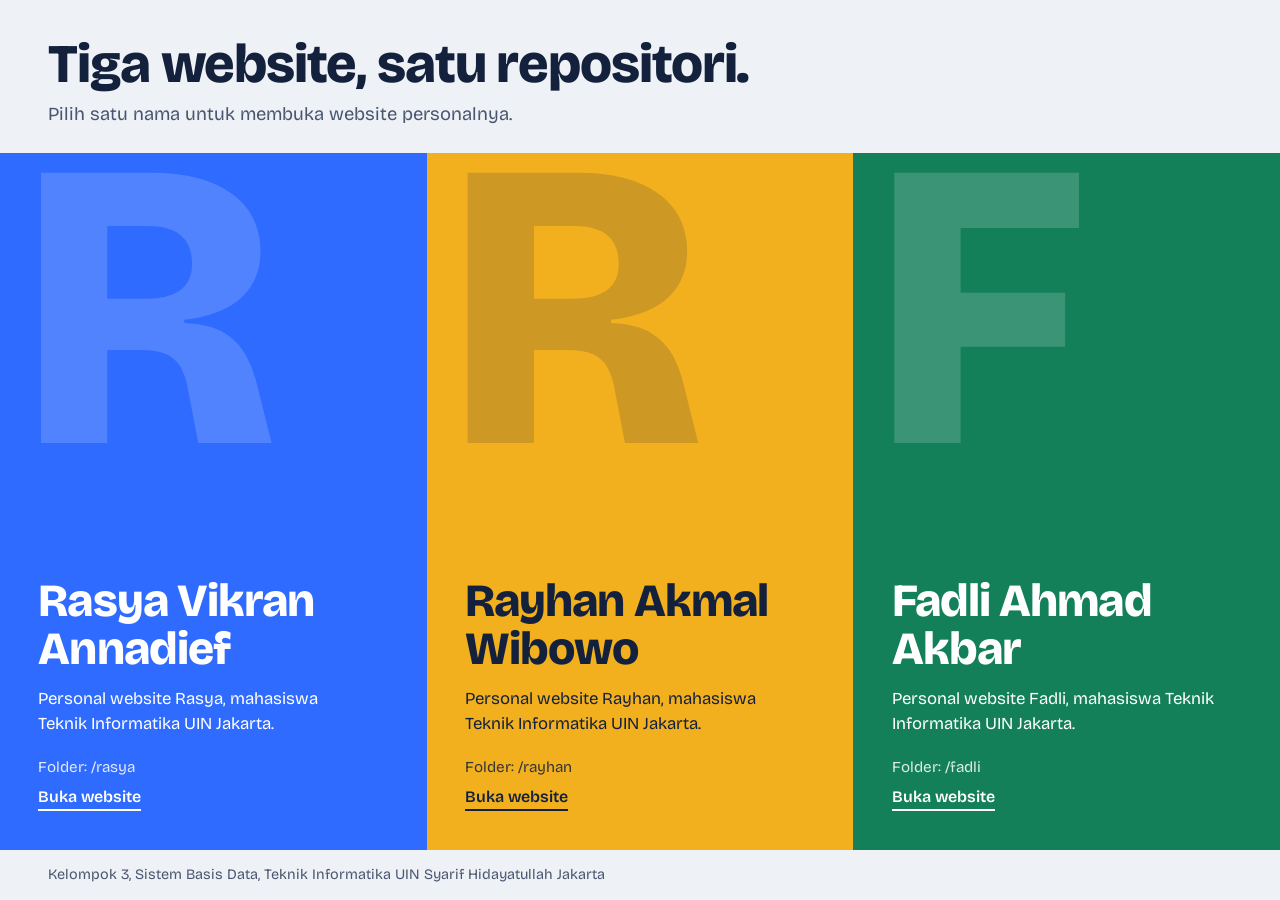
==== commit a22d790e: "Add files via upload" ====
--- a/index.html
+++ b/index.html
@@ -1,271 +1,39 @@
-<!doctype html>
-<html lang="en">
-  <head>
-    <meta charset="utf-8">
-    <meta name="viewport" content="width=device-width, initial-scale=1">
-    <meta name="theme-color" content="#f5f4ef">
-    <meta name="description" content="Portfolio of Rayhan Akmal Wibowo, an Informatics Engineering student, coding teacher, and frontend developer.">
-    <title>Rayhan Akmal Wibowo — Frontend Developer</title>
-    <link rel="stylesheet" href="styles.css">
-    <script src="script.js" defer></script>
-  </head>
-  <body>
-    <a class="skip-link" href="#main-content">Skip to content</a>
+<!DOCTYPE html>
+<html lang="id">
+<head>
+  <meta charset="UTF-8">
+  <meta name="viewport" content="width=device-width, initial-scale=1">
+  <title>Personal Website Kelompok 3</title>
+  <meta name="description" content="Pilih website personal anggota Kelompok 3, mata kuliah Sistem Basis Data.">
 
-    <header class="site-header">
-      <div class="header-inner">
-        <a class="wordmark" href="#home" aria-label="Rayhan Akmal Wibowo, home">RA<span>.</span></a>
-        <button class="menu-toggle" type="button" aria-expanded="false" aria-controls="primary-navigation">
-          <span class="menu-toggle-label">Menu</span>
-          <span class="menu-icon" aria-hidden="true"><span></span><span></span></span>
-        </button>
-        <nav class="primary-navigation" id="primary-navigation" aria-label="Main navigation">
-          <a href="#about">About</a>
-          <a href="#experience">Experience</a>
-          <a href="#projects">Projects</a>
-          <a href="#education">Education</a>
-          <a class="nav-cta" href="https://github.com/HanZW02" target="_blank" rel="noopener noreferrer">GitHub <span aria-hidden="true">↗</span></a>
-        </nav>
-      </div>
-    </header>
+  <link rel="preconnect" href="https://fonts.googleapis.com">
+  <link rel="preconnect" href="https://fonts.gstatic.com" crossorigin>
+  <link href="https://fonts.googleapis.com/css2?family=Bricolage+Grotesque:opsz,wght@12..96,400;12..96,600;12..96,800&display=swap" rel="stylesheet">
+  <link rel="stylesheet" href="style.css">
+</head>
+<body>
+  <header class="top">
+    <h1>Tiga website, satu repositori.</h1>
+    <p>Pilih satu nama untuk membuka website personalnya.</p>
+  </header>
 
-    <main id="main-content">
-      <section class="hero section-wrap" id="home" aria-labelledby="hero-title">
-        <div class="hero-copy">
-          <p class="eyebrow"><span class="status-dot" aria-hidden="true"></span> Informatics Engineering student · Coding teacher</p>
-          <h1 id="hero-title">Rayhan Akmal<br><span>Wibowo</span></h1>
-          <p class="hero-intro">I build thoughtful, responsive web experiences and help students find their footing in code. Currently studying Informatics Engineering and teaching web fundamentals.</p>
-          <div class="hero-actions">
-            <a class="button button-dark" href="#projects">Explore my work <span aria-hidden="true">↓</span></a>
-            <a class="text-link" href="https://github.com/HanZW02" target="_blank" rel="noopener noreferrer">Visit GitHub <span aria-hidden="true">↗</span></a>
-          </div>
-        </div>
-        <div class="hero-art" aria-hidden="true">
-          <div class="art-orbit orbit-one"></div>
-          <div class="art-orbit orbit-two"></div>
-          <div class="art-sun"></div>
-          <div class="art-card">
-            <span class="art-card-label">A little about me</span>
-            <span class="art-card-title">Curious by nature.<br>Built for the web.</span>
-            <span class="art-card-mark">&lt;/&gt;</span>
-          </div>
-          <span class="art-caption">LEARN · BUILD · SHARE</span>
-        </div>
-        <a class="scroll-cue" href="#about"><span aria-hidden="true">↓</span> A little more about me</a>
-      </section>
+  <main>
+    <nav class="slabs" id="slabs" aria-label="Daftar website personal">
+      <!-- Diisi oleh script.js. Kalau JavaScript mati, daftar di bawah ini yang dipakai. -->
+      <noscript>
+        <ul class="fallback">
+          <li><a href="rasya/">Rasya Vikran Annadief</a></li>
+          <li><a href="rayhan/">Rayhan Akmal Wibowo</a></li>
+          <li><a href="fadli/">Fadli Ahmad Akbar</a></li>
+        </ul>
+      </noscript>
+    </nav>
+  </main>
 
-      <section class="about section-wrap section-pad" id="about" aria-labelledby="about-title">
-        <div class="section-heading">
-          <p class="eyebrow">01 / About</p>
-          <h2 id="about-title">A builder who<br>believes in sharing.</h2>
-        </div>
-        <div class="about-content">
-          <p class="about-lede">I’m Rayhan, an Informatics Engineering student who enjoys turning ideas into useful, well-crafted websites.</p>
-          <p>Alongside my studies, I teach HTML and CSS fundamentals at Coding Sigma, where I create learning materials and mentor students as they build responsive projects. That mix of making and teaching keeps me curious, thoughtful, and focused on the people using what I create.</p>
-          <div class="language-row">
-            <span class="label">Languages</span>
-            <ul class="tag-list" aria-label="Languages spoken">
-              <li>Indonesian</li><li>English</li><li>Japanese</li>
-            </ul>
-          </div>
-        </div>
-      </section>
+  <footer class="bottom">
+    Kelompok 3, Sistem Basis Data, Teknik Informatika UIN Syarif Hidayatullah Jakarta
+  </footer>
 
-      <section class="skills section-wrap section-pad" aria-labelledby="skills-title">
-        <div class="section-heading">
-          <p class="eyebrow">02 / Skills</p>
-          <h2 id="skills-title">Tools &amp; strengths</h2>
-        </div>
-        <div class="skill-grid">
-          <article class="skill-card">
-            <span class="skill-number">01</span>
-            <h3>Web development</h3>
-            <ul class="tag-list"><li>HTML5</li><li>CSS</li><li>JavaScript</li><li>Bootstrap</li></ul>
-          </article>
-          <article class="skill-card">
-            <span class="skill-number">02</span>
-            <h3>Design</h3>
-            <ul class="tag-list"><li>Figma</li><li>Canva</li></ul>
-          </article>
-          <article class="skill-card">
-            <span class="skill-number">03</span>
-            <h3>How I work</h3>
-            <ul class="tag-list"><li>Leadership</li><li>Critical thinking</li><li>Creativity</li></ul>
-          </article>
-        </div>
-      </section>
-
-      <section class="experience section-wrap section-pad" id="experience" aria-labelledby="experience-title">
-        <div class="section-heading">
-          <p class="eyebrow">03 / Experience</p>
-          <h2 id="experience-title">Learning by teaching.</h2>
-        </div>
-        <article class="timeline-entry">
-          <div class="timeline-date">2025 — Present</div>
-          <div class="timeline-body">
-            <h3>Teacher <span class="at">@</span> Coding Sigma</h3>
-            <p class="timeline-place">Ghama Ar-Rasyid Islamic High School</p>
-            <ul class="experience-list">
-              <li>Teach HTML and CSS fundamentals.</li>
-              <li>Develop learning materials for students.</li>
-              <li>Mentor students as they build responsive web projects.</li>
-            </ul>
-          </div>
-          <span class="timeline-marker" aria-hidden="true"></span>
-        </article>
-      </section>
-
-      <section class="projects section-pad" id="projects" aria-labelledby="projects-title">
-        <div class="section-wrap">
-          <div class="projects-heading">
-            <div class="section-heading">
-              <p class="eyebrow">04 / Selected work</p>
-              <h2 id="projects-title">Web projects<span class="accent-period">.</span></h2>
-            </div>
-            <p class="projects-intro">A selection of learning and independent projects, made for the web.</p>
-          </div>
-          <div class="project-grid">
-            <article class="project-card project-modul">
-              <div class="project-visual visual-modul" aria-hidden="true">
-                <div class="browser-frame">
-                  <div class="browser-bar"><i></i><i></i><i></i><span>modul-belajar</span></div>
-                  <div class="modul-preview"><span class="preview-kicker">SIGMA CODING</span><b>Learn at<br>your own pace.</b><span class="preview-line"></span><span class="preview-button">Explore modules</span></div>
-                </div>
-                <span class="visual-index">01</span>
-              </div>
-              <div class="project-info">
-                <div class="project-title-line"><h3>Modul Belajar</h3><span class="project-year">2025</span></div>
-                <p>Independently built a minimalist Bootstrap learning website for SIGMA Coding students, improving materials with student feedback.</p>
-                <div class="project-footer"><span class="project-type">Learning platform</span><a class="project-link" href="https://hanzw02.github.io/Modul_Belajar/" target="_blank" rel="noopener noreferrer">View project <span aria-hidden="true">↗</span></a></div>
-              </div>
-            </article>
-
-            <article class="project-card project-bigbro">
-              <div class="project-visual visual-bigbro" aria-hidden="true">
-                <div class="coffee-card">
-                  <span class="coffee-label">FRESHLY BREWED</span>
-                  <span class="coffee-word">BIG<br>BRO.</span>
-                  <span class="coffee-subtitle">COFFEE &amp; GOOD COMPANY</span>
-                  <span class="coffee-circle"></span>
-                </div>
-                <span class="visual-index">02</span>
-              </div>
-              <div class="project-info">
-                <div class="project-title-line"><h3>BigBro Coffeeshop Landing Page</h3><span class="project-year">2025</span></div>
-                <p>Personal learning project with navigation, a menu gallery, and an order form in a red-and-black coffee-shop theme.</p>
-                <div class="project-footer"><span class="project-type">Landing page</span><a class="project-link" href="https://hanzw02.github.io/BigBro-Coffeeshop/" target="_blank" rel="noopener noreferrer">View project <span aria-hidden="true">↗</span></a></div>
-              </div>
-            </article>
-
-            <article class="project-card project-symphony">
-              <div class="project-visual visual-symphony" aria-hidden="true">
-                <div class="symphony-preview">
-                  <span class="symphony-note">♪</span>
-                  <span class="symphony-brand">SYMPHONY <small>STORE</small></span>
-                  <span class="symphony-rule"></span>
-                  <span class="symphony-quote">“Music is the<br>language of the soul.”</span>
-                  <span class="symphony-sub">A CLASSICAL COLLECTION</span>
-                </div>
-                <span class="visual-index">03</span>
-              </div>
-              <div class="project-info">
-                <div class="project-title-line"><h3>Symphony Store / Music Store GDC</h3><span class="project-year">2026</span></div>
-                <p>Classical-music-inspired platform featuring a motivational quotes API and manually maintained JSON data, built with Next.js, Tailwind CSS, and daisyUI.</p>
-                <div class="project-footer"><span class="project-type">Web platform</span><a class="project-link" href="https://music-store-gdc.vercel.app/" target="_blank" rel="noopener noreferrer">View project <span aria-hidden="true">↗</span></a></div>
-              </div>
-            </article>
-
-            <article class="project-card project-hanzworld">
-              <div class="project-visual visual-hanzworld" aria-hidden="true">
-                <div class="hanz-preview">
-                  <div class="hanz-top"><span>HANZWORLD</span><span>MENU&nbsp; BAG</span></div>
-                  <div class="hanz-main"><span class="hanz-small">THE SOUND OF STYLE</span><b>FIND YOUR<br>FREQUENCY.</b><span class="hanz-cta">EXPLORE COLLECTION&nbsp; ↗</span></div>
-                  <span class="hanz-disc"></span>
-                </div>
-                <span class="visual-index">04</span>
-              </div>
-              <div class="project-info">
-                <div class="project-title-line"><h3>HanZWorld Music Store</h3><span class="project-year">2026</span></div>
-                <p>Responsive music e-commerce project built with Next.js 15 App Router and Tailwind CSS v4, featuring a black-and-gold design and product detail routes.</p>
-                <div class="project-footer"><span class="project-type">E-commerce</span><a class="project-link" href="https://hanzworld-music-store.vercel.app/" target="_blank" rel="noopener noreferrer">View project <span aria-hidden="true">↗</span></a></div>
-              </div>
-            </article>
-          </div>
-        </div>
-      </section>
-
-      <section class="creative section-wrap section-pad" aria-labelledby="creative-title">
-        <div class="creative-label">
-          <p class="eyebrow">05 / Beyond the browser</p>
-          <h2 id="creative-title">Creative work</h2>
-          <p>A different kind of composition, still made with care.</p>
-        </div>
-        <article class="creative-card">
-          <div class="music-art" aria-hidden="true">
-            <span class="music-staff staff-one"></span><span class="music-staff staff-two"></span><span class="music-staff staff-three"></span>
-            <span class="music-note note-one">♪</span><span class="music-note note-two">♫</span><span class="music-note note-three">♪</span>
-            <span class="music-key">D MAJOR</span>
-          </div>
-          <div class="creative-info">
-            <span class="creative-kind">Piano composition · 2025</span>
-            <h3>“Weiβt du?”</h3>
-            <p>An original piano composition in D Major.</p>
-            <a class="text-link" href="https://musescore.com/user/105779164/scores/29190494?share=copy_link" target="_blank" rel="noopener noreferrer">Listen on MuseScore <span aria-hidden="true">↗</span></a>
-          </div>
-        </article>
-      </section>
-
-      <section class="education section-wrap section-pad" id="education" aria-labelledby="education-title">
-        <div class="section-heading">
-          <p class="eyebrow">06 / Education</p>
-          <h2 id="education-title">Where I’ve studied.</h2>
-        </div>
-        <div class="education-list">
-          <article class="education-entry">
-            <span class="education-date">2025 — Present</span>
-            <div><h3>Informatics Engineering</h3><p>Syarif Hidayatullah State Islamic University Jakarta</p></div>
-            <span class="education-mark" aria-hidden="true">01</span>
-          </article>
-          <article class="education-entry">
-            <span class="education-date">2022 — 2025</span>
-            <div><h3>Math and Science</h3><p>Ghama Ar-Rasyid Islamic High School</p></div>
-            <span class="education-mark" aria-hidden="true">02</span>
-          </article>
-          <article class="education-entry">
-            <span class="education-date">2019 — 2022</span>
-            <div><h3>Islamic Junior High School</h3><p>Al-Hamidiyah Islamic Junior High School</p></div>
-            <span class="education-mark" aria-hidden="true">03</span>
-          </article>
-        </div>
-      </section>
-
-      <section class="certificates section-wrap section-pad" aria-labelledby="certificates-title">
-        <div class="section-heading">
-          <p class="eyebrow">07 / Certificates</p>
-          <h2 id="certificates-title">Continually learning.</h2>
-        </div>
-        <div class="certificate-list">
-          <article class="certificate-entry"><span class="certificate-symbol" aria-hidden="true">✳</span><div><h3>Artificial Intelligence (Micro Skill)</h3><p>Digital Talent Scholarship</p></div><span class="certificate-year">2025</span></article>
-          <article class="certificate-entry"><span class="certificate-symbol" aria-hidden="true">✳</span><div><h3>Flutter Bootcamp</h3><p>HIMTI</p></div><span class="certificate-year">2025</span></article>
-        </div>
-      </section>
-
-      <section class="github-cta" aria-labelledby="github-title">
-        <div class="section-wrap github-inner">
-          <p class="eyebrow">08 / Find me online</p>
-          <h2 id="github-title">More code,<br><span>over on GitHub.</span></h2>
-          <a class="button button-light" href="https://github.com/HanZW02" target="_blank" rel="noopener noreferrer">GitHub · HanZW02 <span aria-hidden="true">↗</span></a>
-          <span class="github-decoration" aria-hidden="true">&lt; / &gt;</span>
-        </div>
-      </section>
-    </main>
-
-    <footer class="site-footer">
-      <div class="section-wrap footer-inner">
-        <a class="wordmark" href="#home" aria-label="Back to top">RA<span>.</span></a>
-        <p>Rayhan Akmal Wibowo</p>
-        <a href="#home" class="back-to-top">Back to top ↑</a>
-      </div>
-    </footer>
-  </body>
+  <script src="script.js"></script>
+</body>
 </html>
--- a/style.css
+++ b/style.css
@@ -0,0 +1,172 @@
+:root {
+  --paper: #eef1f5;
+  --ink: #14213d;
+  --muted: #4a5670;
+}
+
+* { box-sizing: border-box; }
+
+html, body { height: 100%; }
+
+body {
+  margin: 0;
+  display: grid;
+  grid-template-rows: auto 1fr auto;
+  min-height: 100svh;
+  background: var(--paper);
+  color: var(--ink);
+  font-family: "Bricolage Grotesque", system-ui, -apple-system, "Segoe UI", Roboto, sans-serif;
+  line-height: 1.5;
+}
+
+/* ---------- Header & footer ---------- */
+
+.top {
+  padding: clamp(1.25rem, 3vw, 2.25rem) clamp(1.25rem, 4vw, 3rem) clamp(1rem, 2vw, 1.5rem);
+}
+
+.top h1 {
+  margin: 0;
+  font-size: clamp(1.9rem, 4.5vw, 3.4rem);
+  font-weight: 800;
+  line-height: 1.05;
+  letter-spacing: -0.02em;
+}
+
+.top p {
+  margin: 0.5rem 0 0;
+  color: var(--muted);
+  font-size: clamp(1rem, 1.6vw, 1.15rem);
+}
+
+.bottom {
+  padding: 0.9rem clamp(1.25rem, 4vw, 3rem);
+  color: var(--muted);
+  font-size: 0.9rem;
+}
+
+/* ---------- Tiga panel ---------- */
+
+main { min-height: 0; display: flex; }
+
+.slabs {
+  display: flex;
+  flex: 1;
+  min-height: 0;
+}
+
+.slab {
+  --bg: #2f6bff;
+  --on: #ffffff;
+  --focus: #ffffff;
+
+  position: relative;
+  display: flex;
+  flex: 1 1 0;
+  flex-direction: column;
+  justify-content: flex-end;
+  min-width: 0;
+  padding: clamp(1.25rem, 3vw, 2.5rem);
+  overflow: hidden;
+  background: var(--bg);
+  color: var(--on);
+  text-decoration: none;
+  transition: flex-grow 0.45s cubic-bezier(0.2, 0.7, 0.2, 1);
+}
+
+.slab:hover,
+.slab:focus-visible {
+  flex-grow: 1.9;
+}
+
+.slab:focus-visible {
+  outline: 4px solid var(--focus);
+  outline-offset: -10px;
+}
+
+/* Huruf awal besar sebagai latar */
+.slab .initial {
+  position: absolute;
+  top: -0.12em;
+  left: 0.06em;
+  font-size: clamp(10rem, 32vw, 28rem);
+  font-weight: 800;
+  line-height: 1;
+  letter-spacing: -0.04em;
+  opacity: 0.16;
+  pointer-events: none;
+  user-select: none;
+}
+
+.slab .name {
+  position: relative;
+  margin: 0;
+  font-size: clamp(1.8rem, 3.6vw, 3.2rem);
+  font-weight: 800;
+  line-height: 1.05;
+  letter-spacing: -0.02em;
+}
+
+.slab .desc {
+  position: relative;
+  max-width: 30ch;
+  margin: 0.75rem 0 0;
+  font-size: 1.05rem;
+}
+
+.slab .path {
+  position: relative;
+  margin: 1.25rem 0 0;
+  font-size: 0.95rem;
+  opacity: 0.85;
+}
+
+.slab .open {
+  position: relative;
+  width: fit-content;
+  margin-top: 0.4rem;
+  border-bottom: 2px solid currentColor;
+  font-weight: 600;
+}
+
+/* Warna tiap orang */
+.slab[data-id="rasya"]  { --bg: #2f6bff; --on: #ffffff; --focus: #ffffff; }
+.slab[data-id="rayhan"] { --bg: #f2b01e; --on: #14213d; --focus: #14213d; }
+.slab[data-id="fadli"]  { --bg: #14805a; --on: #ffffff; --focus: #ffffff; }
+
+/* ---------- Fallback tanpa JavaScript ---------- */
+
+.fallback {
+  margin: 0;
+  padding: 1.5rem clamp(1.25rem, 4vw, 3rem);
+  list-style: none;
+  font-size: 1.5rem;
+}
+
+.fallback a { color: var(--ink); }
+
+/* ---------- Layar kecil: panel disusun ke bawah ---------- */
+
+@media (max-width: 720px) {
+  main { display: block; }
+
+  .slabs {
+    flex-direction: column;
+    min-height: 0;
+  }
+
+  .slab {
+    flex: none;
+    min-height: 30svh;
+    transition: none;
+  }
+
+  .slab:hover,
+  .slab:focus-visible { flex-grow: 0; }
+
+  .slab .initial { font-size: 14rem; }
+}
+
+@media (prefers-reduced-motion: reduce) {
+  .slab { transition: none; }
+}
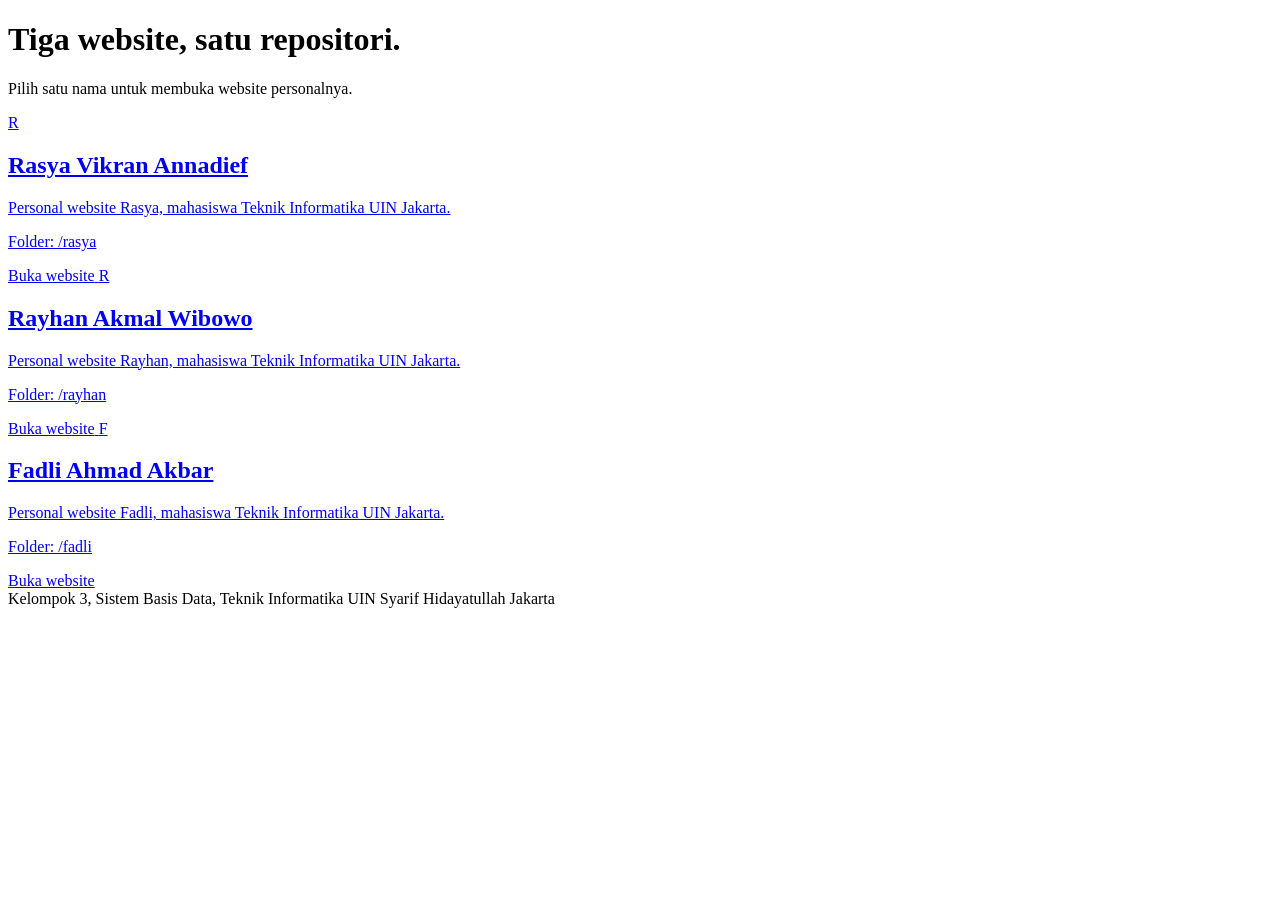
==== commit 27fe678c: "Update index.html" ====
--- a/index.html
+++ b/index.html
@@ -9,7 +9,7 @@
   <link rel="preconnect" href="https://fonts.googleapis.com">
   <link rel="preconnect" href="https://fonts.gstatic.com" crossorigin>
   <link href="https://fonts.googleapis.com/css2?family=Bricolage+Grotesque:opsz,wght@12..96,400;12..96,600;12..96,800&display=swap" rel="stylesheet">
-  <link rel="stylesheet" href="style.css">
+  <link rel="stylesheet" href="welcome.css">
 </head>
 <body>
   <header class="top">
@@ -19,14 +19,32 @@
 
   <main>
     <nav class="slabs" id="slabs" aria-label="Daftar website personal">
-      <!-- Diisi oleh script.js. Kalau JavaScript mati, daftar di bawah ini yang dipakai. -->
-      <noscript>
-        <ul class="fallback">
-          <li><a href="rasya/">Rasya Vikran Annadief</a></li>
-          <li><a href="rayhan/">Rayhan Akmal Wibowo</a></li>
-          <li><a href="fadli/">Fadli Ahmad Akbar</a></li>
-        </ul>
-      </noscript>
+
+      <!-- Untuk mengubah nama, deskripsi, atau folder, edit langsung di sini. -->
+      <a class="slab" data-id="rasya" href="rasya/">
+        <span class="initial" aria-hidden="true">R</span>
+        <h2 class="name">Rasya Vikran Annadief</h2>
+        <p class="desc">Personal website Rasya, mahasiswa Teknik Informatika UIN Jakarta.</p>
+        <p class="path">Folder: /rasya</p>
+        <span class="open">Buka website</span>
+      </a>
+
+      <a class="slab" data-id="rayhan" href="rayhan/">
+        <span class="initial" aria-hidden="true">R</span>
+        <h2 class="name">Rayhan Akmal Wibowo</h2>
+        <p class="desc">Personal website Rayhan, mahasiswa Teknik Informatika UIN Jakarta.</p>
+        <p class="path">Folder: /rayhan</p>
+        <span class="open">Buka website</span>
+      </a>
+
+      <a class="slab" data-id="fadli" href="fadli/">
+        <span class="initial" aria-hidden="true">F</span>
+        <h2 class="name">Fadli Ahmad Akbar</h2>
+        <p class="desc">Personal website Fadli, mahasiswa Teknik Informatika UIN Jakarta.</p>
+        <p class="path">Folder: /fadli</p>
+        <span class="open">Buka website</span>
+      </a>
+
     </nav>
   </main>
 
@@ -34,6 +52,6 @@
     Kelompok 3, Sistem Basis Data, Teknik Informatika UIN Syarif Hidayatullah Jakarta
   </footer>
 
-  <script src="script.js"></script>
+  <script src="welcome.js"></script>
 </body>
 </html>
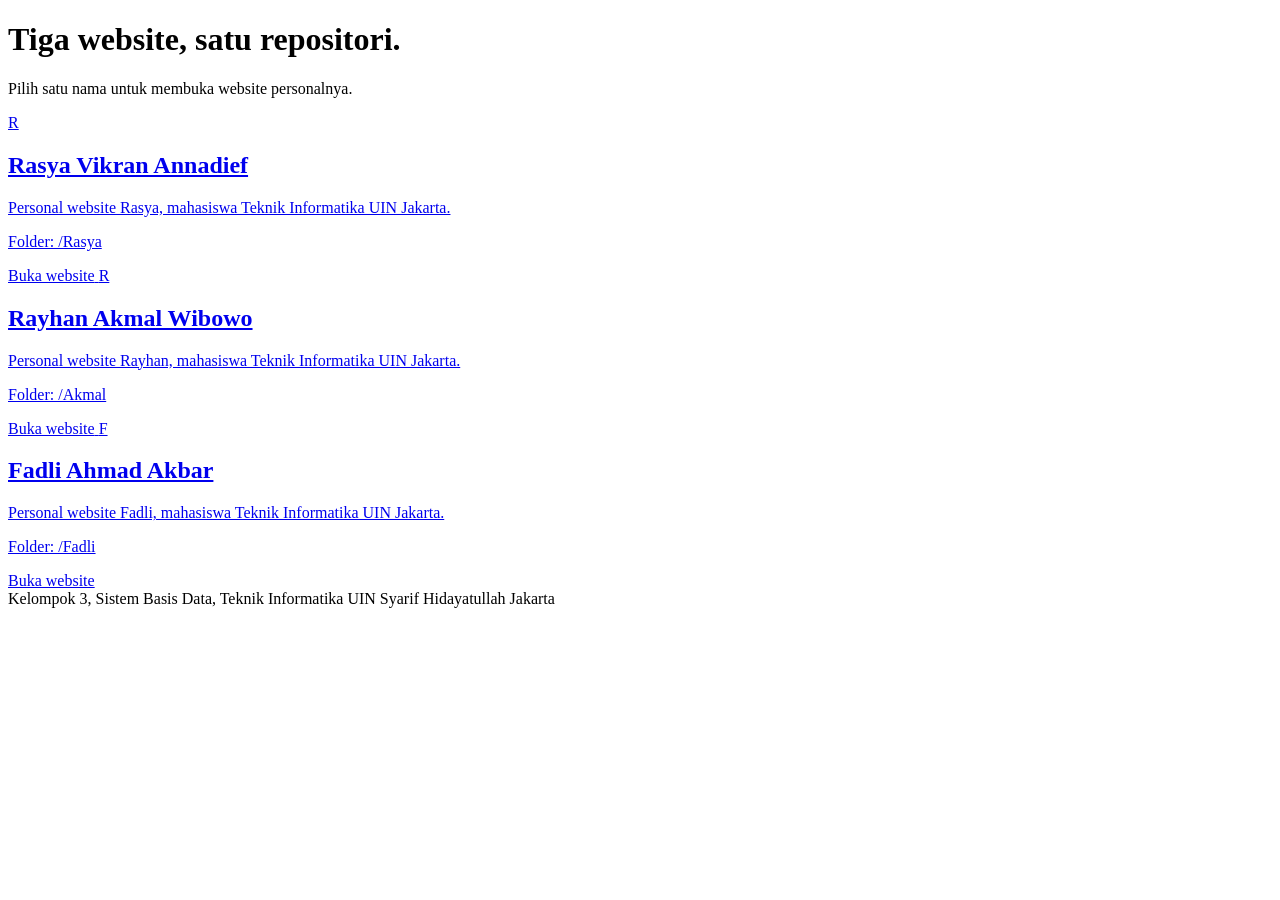
==== commit 1b5c1f23: "Update index.html" ====
--- a/index.html
+++ b/index.html
@@ -25,7 +25,7 @@
         <span class="initial" aria-hidden="true">R</span>
         <h2 class="name">Rasya Vikran Annadief</h2>
         <p class="desc">Personal website Rasya, mahasiswa Teknik Informatika UIN Jakarta.</p>
-        <p class="path">Folder: /rasya</p>
+        <p class="path">Folder: /Rasya</p>
         <span class="open">Buka website</span>
       </a>
 
@@ -33,7 +33,7 @@
         <span class="initial" aria-hidden="true">R</span>
         <h2 class="name">Rayhan Akmal Wibowo</h2>
         <p class="desc">Personal website Rayhan, mahasiswa Teknik Informatika UIN Jakarta.</p>
-        <p class="path">Folder: /rayhan</p>
+        <p class="path">Folder: /Akmal</p>
         <span class="open">Buka website</span>
       </a>
 
@@ -41,7 +41,7 @@
         <span class="initial" aria-hidden="true">F</span>
         <h2 class="name">Fadli Ahmad Akbar</h2>
         <p class="desc">Personal website Fadli, mahasiswa Teknik Informatika UIN Jakarta.</p>
-        <p class="path">Folder: /fadli</p>
+        <p class="path">Folder: /Fadli</p>
         <span class="open">Buka website</span>
       </a>
 
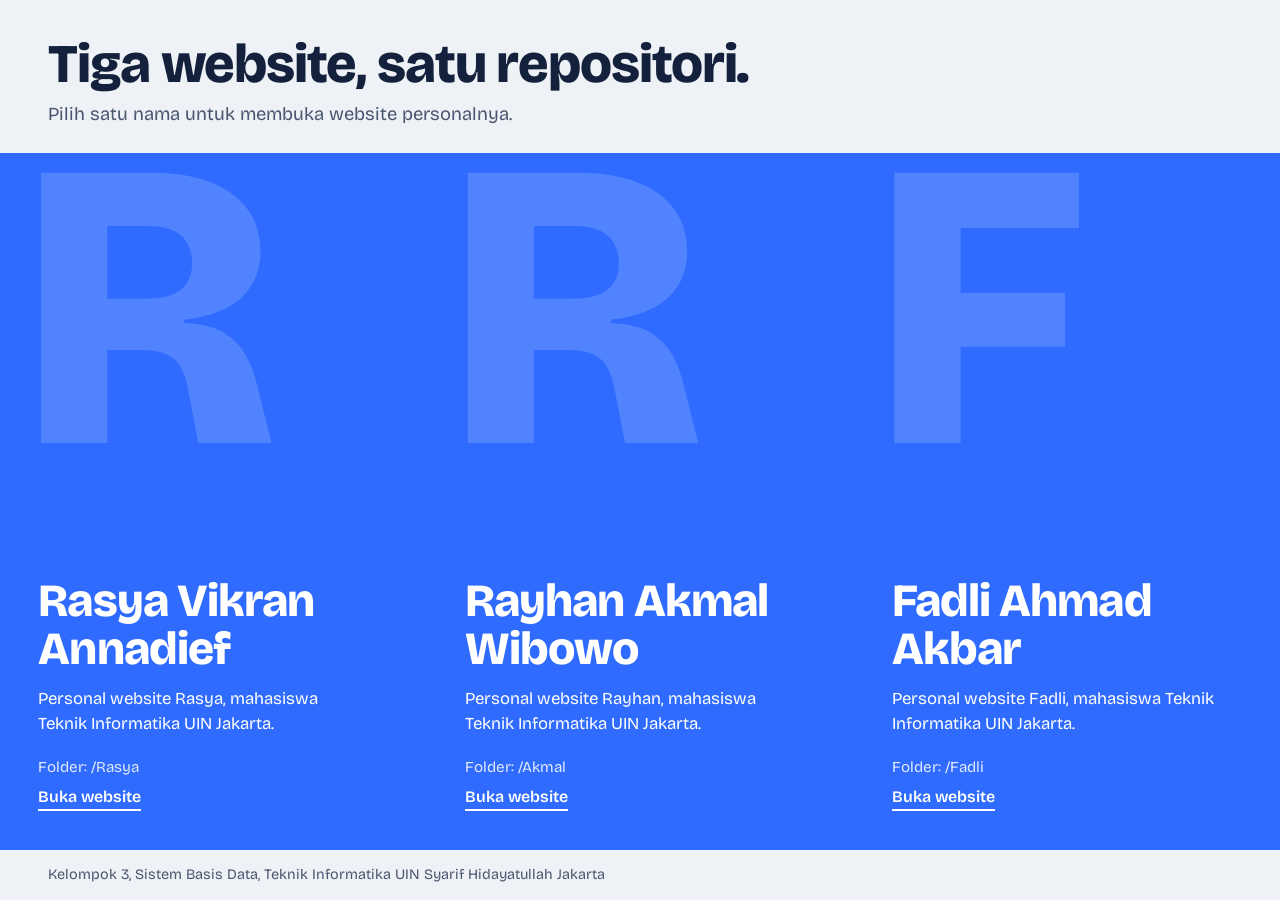
==== commit c8cff362: "Update index.html" ====
--- a/index.html
+++ b/index.html
@@ -9,7 +9,7 @@
   <link rel="preconnect" href="https://fonts.googleapis.com">
   <link rel="preconnect" href="https://fonts.gstatic.com" crossorigin>
   <link href="https://fonts.googleapis.com/css2?family=Bricolage+Grotesque:opsz,wght@12..96,400;12..96,600;12..96,800&display=swap" rel="stylesheet">
-  <link rel="stylesheet" href="welcome.css">
+  <link rel="stylesheet" href="style.css">
 </head>
 <body>
   <header class="top">
@@ -21,7 +21,7 @@
     <nav class="slabs" id="slabs" aria-label="Daftar website personal">
 
       <!-- Untuk mengubah nama, deskripsi, atau folder, edit langsung di sini. -->
-      <a class="slab" data-id="rasya" href="rasya/">
+      <a class="slab" data-id="Rasya" href="Rasya/">
         <span class="initial" aria-hidden="true">R</span>
         <h2 class="name">Rasya Vikran Annadief</h2>
         <p class="desc">Personal website Rasya, mahasiswa Teknik Informatika UIN Jakarta.</p>
@@ -29,7 +29,7 @@
         <span class="open">Buka website</span>
       </a>
 
-      <a class="slab" data-id="rayhan" href="rayhan/">
+      <a class="slab" data-id="Akmal" href="Akmal/">
         <span class="initial" aria-hidden="true">R</span>
         <h2 class="name">Rayhan Akmal Wibowo</h2>
         <p class="desc">Personal website Rayhan, mahasiswa Teknik Informatika UIN Jakarta.</p>
@@ -37,7 +37,7 @@
         <span class="open">Buka website</span>
       </a>
 
-      <a class="slab" data-id="fadli" href="fadli/">
+      <a class="slab" data-id="Fadli" href="Fadli/">
         <span class="initial" aria-hidden="true">F</span>
         <h2 class="name">Fadli Ahmad Akbar</h2>
         <p class="desc">Personal website Fadli, mahasiswa Teknik Informatika UIN Jakarta.</p>
@@ -52,6 +52,6 @@
     Kelompok 3, Sistem Basis Data, Teknik Informatika UIN Syarif Hidayatullah Jakarta
   </footer>
 
-  <script src="welcome.js"></script>
+  <script src="script.js"></script>
 </body>
 </html>
--- a/style.css
+++ b/style.css
@@ -0,0 +1,172 @@
+:root {
+  --paper: #eef1f5;
+  --ink: #14213d;
+  --muted: #4a5670;
+}
+
+* { box-sizing: border-box; }
+
+html, body { height: 100%; }
+
+body {
+  margin: 0;
+  display: grid;
+  grid-template-rows: auto 1fr auto;
+  min-height: 100svh;
+  background: var(--paper);
+  color: var(--ink);
+  font-family: "Bricolage Grotesque", system-ui, -apple-system, "Segoe UI", Roboto, sans-serif;
+  line-height: 1.5;
+}
+
+/* ---------- Header & footer ---------- */
+
+.top {
+  padding: clamp(1.25rem, 3vw, 2.25rem) clamp(1.25rem, 4vw, 3rem) clamp(1rem, 2vw, 1.5rem);
+}
+
+.top h1 {
+  margin: 0;
+  font-size: clamp(1.9rem, 4.5vw, 3.4rem);
+  font-weight: 800;
+  line-height: 1.05;
+  letter-spacing: -0.02em;
+}
+
+.top p {
+  margin: 0.5rem 0 0;
+  color: var(--muted);
+  font-size: clamp(1rem, 1.6vw, 1.15rem);
+}
+
+.bottom {
+  padding: 0.9rem clamp(1.25rem, 4vw, 3rem);
+  color: var(--muted);
+  font-size: 0.9rem;
+}
+
+/* ---------- Tiga panel ---------- */
+
+main { min-height: 0; display: flex; }
+
+.slabs {
+  display: flex;
+  flex: 1;
+  min-height: 0;
+}
+
+.slab {
+  --bg: #2f6bff;
+  --on: #ffffff;
+  --focus: #ffffff;
+
+  position: relative;
+  display: flex;
+  flex: 1 1 0;
+  flex-direction: column;
+  justify-content: flex-end;
+  min-width: 0;
+  padding: clamp(1.25rem, 3vw, 2.5rem);
+  overflow: hidden;
+  background: var(--bg);
+  color: var(--on);
+  text-decoration: none;
+  transition: flex-grow 0.45s cubic-bezier(0.2, 0.7, 0.2, 1);
+}
+
+.slab:hover,
+.slab:focus-visible {
+  flex-grow: 1.9;
+}
+
+.slab:focus-visible {
+  outline: 4px solid var(--focus);
+  outline-offset: -10px;
+}
+
+/* Huruf awal besar sebagai latar */
+.slab .initial {
+  position: absolute;
+  top: -0.12em;
+  left: 0.06em;
+  font-size: clamp(10rem, 32vw, 28rem);
+  font-weight: 800;
+  line-height: 1;
+  letter-spacing: -0.04em;
+  opacity: 0.16;
+  pointer-events: none;
+  user-select: none;
+}
+
+.slab .name {
+  position: relative;
+  margin: 0;
+  font-size: clamp(1.8rem, 3.6vw, 3.2rem);
+  font-weight: 800;
+  line-height: 1.05;
+  letter-spacing: -0.02em;
+}
+
+.slab .desc {
+  position: relative;
+  max-width: 30ch;
+  margin: 0.75rem 0 0;
+  font-size: 1.05rem;
+}
+
+.slab .path {
+  position: relative;
+  margin: 1.25rem 0 0;
+  font-size: 0.95rem;
+  opacity: 0.85;
+}
+
+.slab .open {
+  position: relative;
+  width: fit-content;
+  margin-top: 0.4rem;
+  border-bottom: 2px solid currentColor;
+  font-weight: 600;
+}
+
+/* Warna tiap orang */
+.slab[data-id="rasya"]  { --bg: #2f6bff; --on: #ffffff; --focus: #ffffff; }
+.slab[data-id="rayhan"] { --bg: #f2b01e; --on: #14213d; --focus: #14213d; }
+.slab[data-id="fadli"]  { --bg: #14805a; --on: #ffffff; --focus: #ffffff; }
+
+/* ---------- Fallback tanpa JavaScript ---------- */
+
+.fallback {
+  margin: 0;
+  padding: 1.5rem clamp(1.25rem, 4vw, 3rem);
+  list-style: none;
+  font-size: 1.5rem;
+}
+
+.fallback a { color: var(--ink); }
+
+/* ---------- Layar kecil: panel disusun ke bawah ---------- */
+
+@media (max-width: 720px) {
+  main { display: block; }
+
+  .slabs {
+    flex-direction: column;
+    min-height: 0;
+  }
+
+  .slab {
+    flex: none;
+    min-height: 30svh;
+    transition: none;
+  }
+
+  .slab:hover,
+  .slab:focus-visible { flex-grow: 0; }
+
+  .slab .initial { font-size: 14rem; }
+}
+
+@media (prefers-reduced-motion: reduce) {
+  .slab { transition: none; }
+}
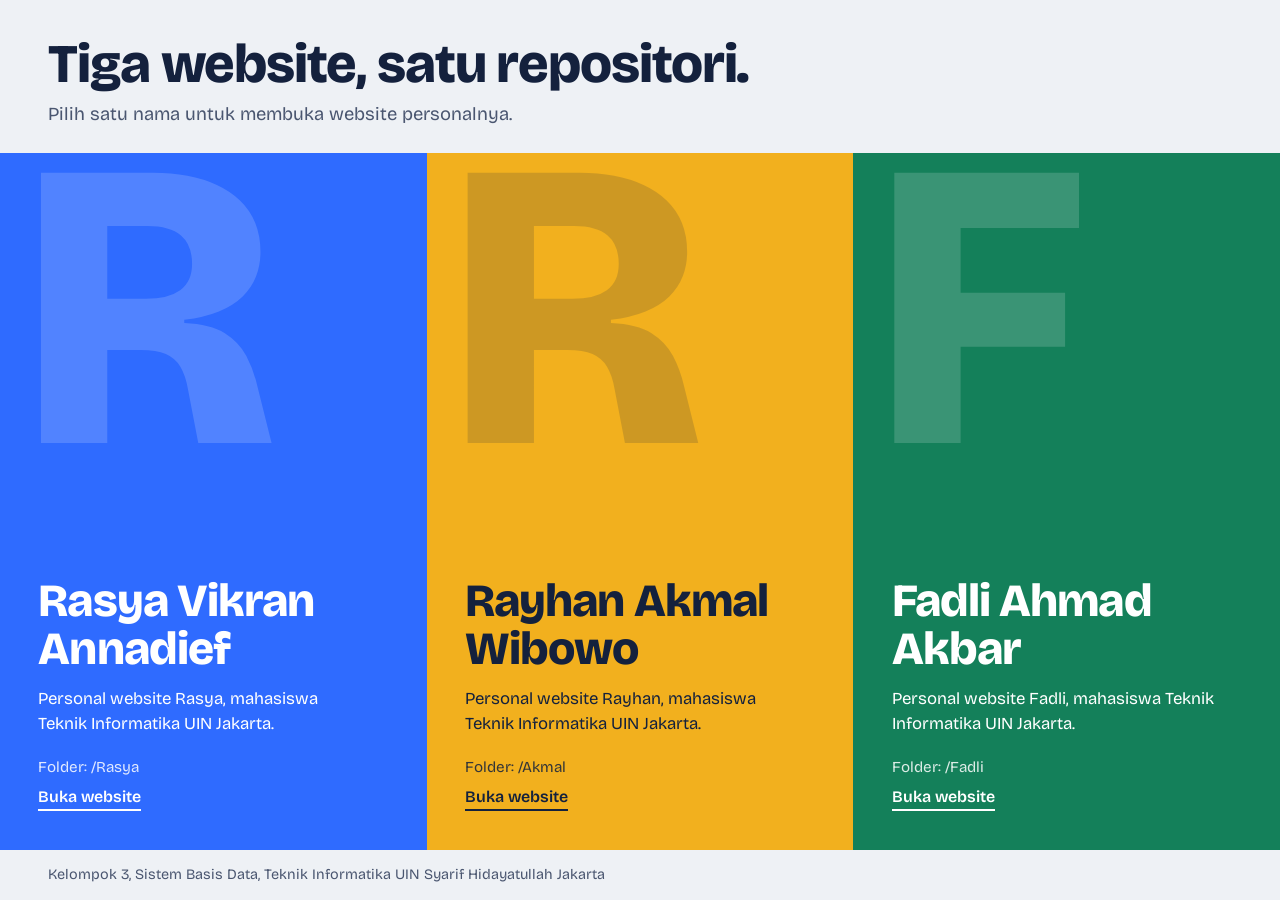
==== commit 7407e6d3: "Add CSS styles for personal website layout" ====
--- a/index.html
+++ b/index.html
@@ -4,6 +4,180 @@
   <meta charset="UTF-8">
   <meta name="viewport" content="width=device-width, initial-scale=1">
   <title>Personal Website Kelompok 3</title>
+    <style>
+:root {
+  --paper: #eef1f5;
+  --ink: #14213d;
+  --muted: #4a5670;
+}
+
+* { box-sizing: border-box; }
+
+html, body { height: 100%; }
+
+body {
+  margin: 0;
+  display: grid;
+  grid-template-rows: auto 1fr auto;
+  min-height: 100svh;
+  background: var(--paper);
+  color: var(--ink);
+  font-family: "Bricolage Grotesque", system-ui, -apple-system, "Segoe UI", Roboto, sans-serif;
+  line-height: 1.5;
+}
+
+/* ---------- Header & footer ---------- */
+
+.top {
+  padding: clamp(1.25rem, 3vw, 2.25rem) clamp(1.25rem, 4vw, 3rem) clamp(1rem, 2vw, 1.5rem);
+}
+
+.top h1 {
+  margin: 0;
+  font-size: clamp(1.9rem, 4.5vw, 3.4rem);
+  font-weight: 800;
+  line-height: 1.05;
+  letter-spacing: -0.02em;
+}
+
+.top p {
+  margin: 0.5rem 0 0;
+  color: var(--muted);
+  font-size: clamp(1rem, 1.6vw, 1.15rem);
+}
+
+.bottom {
+  padding: 0.9rem clamp(1.25rem, 4vw, 3rem);
+  color: var(--muted);
+  font-size: 0.9rem;
+}
+
+/* ---------- Tiga panel ---------- */
+
+main { min-height: 0; display: flex; }
+
+.slabs {
+  display: flex;
+  flex: 1;
+  min-height: 0;
+}
+
+.slab {
+  --bg: #2f6bff;
+  --on: #ffffff;
+  --focus: #ffffff;
+
+  position: relative;
+  display: flex;
+  flex: 1 1 0;
+  flex-direction: column;
+  justify-content: flex-end;
+  min-width: 0;
+  padding: clamp(1.25rem, 3vw, 2.5rem);
+  overflow: hidden;
+  background: var(--bg);
+  color: var(--on);
+  text-decoration: none;
+  transition: flex-grow 0.45s cubic-bezier(0.2, 0.7, 0.2, 1);
+}
+
+.slab:hover,
+.slab:focus-visible {
+  flex-grow: 1.9;
+}
+
+.slab:focus-visible {
+  outline: 4px solid var(--focus);
+  outline-offset: -10px;
+}
+
+/* Huruf awal besar sebagai latar */
+.slab .initial {
+  position: absolute;
+  top: -0.12em;
+  left: 0.06em;
+  font-size: clamp(10rem, 32vw, 28rem);
+  font-weight: 800;
+  line-height: 1;
+  letter-spacing: -0.04em;
+  opacity: 0.16;
+  pointer-events: none;
+  user-select: none;
+}
+
+.slab .name {
+  position: relative;
+  margin: 0;
+  font-size: clamp(1.8rem, 3.6vw, 3.2rem);
+  font-weight: 800;
+  line-height: 1.05;
+  letter-spacing: -0.02em;
+}
+
+.slab .desc {
+  position: relative;
+  max-width: 30ch;
+  margin: 0.75rem 0 0;
+  font-size: 1.05rem;
+}
+
+.slab .path {
+  position: relative;
+  margin: 1.25rem 0 0;
+  font-size: 0.95rem;
+  opacity: 0.85;
+}
+
+.slab .open {
+  position: relative;
+  width: fit-content;
+  margin-top: 0.4rem;
+  border-bottom: 2px solid currentColor;
+  font-weight: 600;
+}
+
+/* Warna tiap orang */
+.slab[data-id="Rasya"]  { --bg: #2f6bff; --on: #ffffff; --focus: #ffffff; }
+.slab[data-id="Akmal"] { --bg: #f2b01e; --on: #14213d; --focus: #14213d; }
+.slab[data-id="Fadli"]  { --bg: #14805a; --on: #ffffff; --focus: #ffffff; }
+
+/* ---------- Fallback tanpa JavaScript ---------- */
+
+.fallback {
+  margin: 0;
+  padding: 1.5rem clamp(1.25rem, 4vw, 3rem);
+  list-style: none;
+  font-size: 1.5rem;
+}
+
+.fallback a { color: var(--ink); }
+
+/* ---------- Layar kecil: panel disusun ke bawah ---------- */
+
+@media (max-width: 720px) {
+  main { display: block; }
+
+  .slabs {
+    flex-direction: column;
+    min-height: 0;
+  }
+
+  .slab {
+    flex: none;
+    min-height: 30svh;
+    transition: none;
+  }
+
+  .slab:hover,
+  .slab:focus-visible { flex-grow: 0; }
+
+  .slab .initial { font-size: 14rem; }
+}
+
+@media (prefers-reduced-motion: reduce) {
+  .slab { transition: none; }
+}
+      </style>
   <meta name="description" content="Pilih website personal anggota Kelompok 3, mata kuliah Sistem Basis Data.">
 
   <link rel="preconnect" href="https://fonts.googleapis.com">
--- a/style.css
+++ b/style.css
@@ -130,9 +130,9 @@
 }
 
 /* Warna tiap orang */
-.slab[data-id="rasya"]  { --bg: #2f6bff; --on: #ffffff; --focus: #ffffff; }
-.slab[data-id="rayhan"] { --bg: #f2b01e; --on: #14213d; --focus: #14213d; }
-.slab[data-id="fadli"]  { --bg: #14805a; --on: #ffffff; --focus: #ffffff; }
+.slab[data-id="Rasya"]  { --bg: #2f6bff; --on: #ffffff; --focus: #ffffff; }
+.slab[data-id="Akmal"] { --bg: #f2b01e; --on: #14213d; --focus: #14213d; }
+.slab[data-id="Fadli"]  { --bg: #14805a; --on: #ffffff; --focus: #ffffff; }
 
 /* ---------- Fallback tanpa JavaScript ---------- */
 
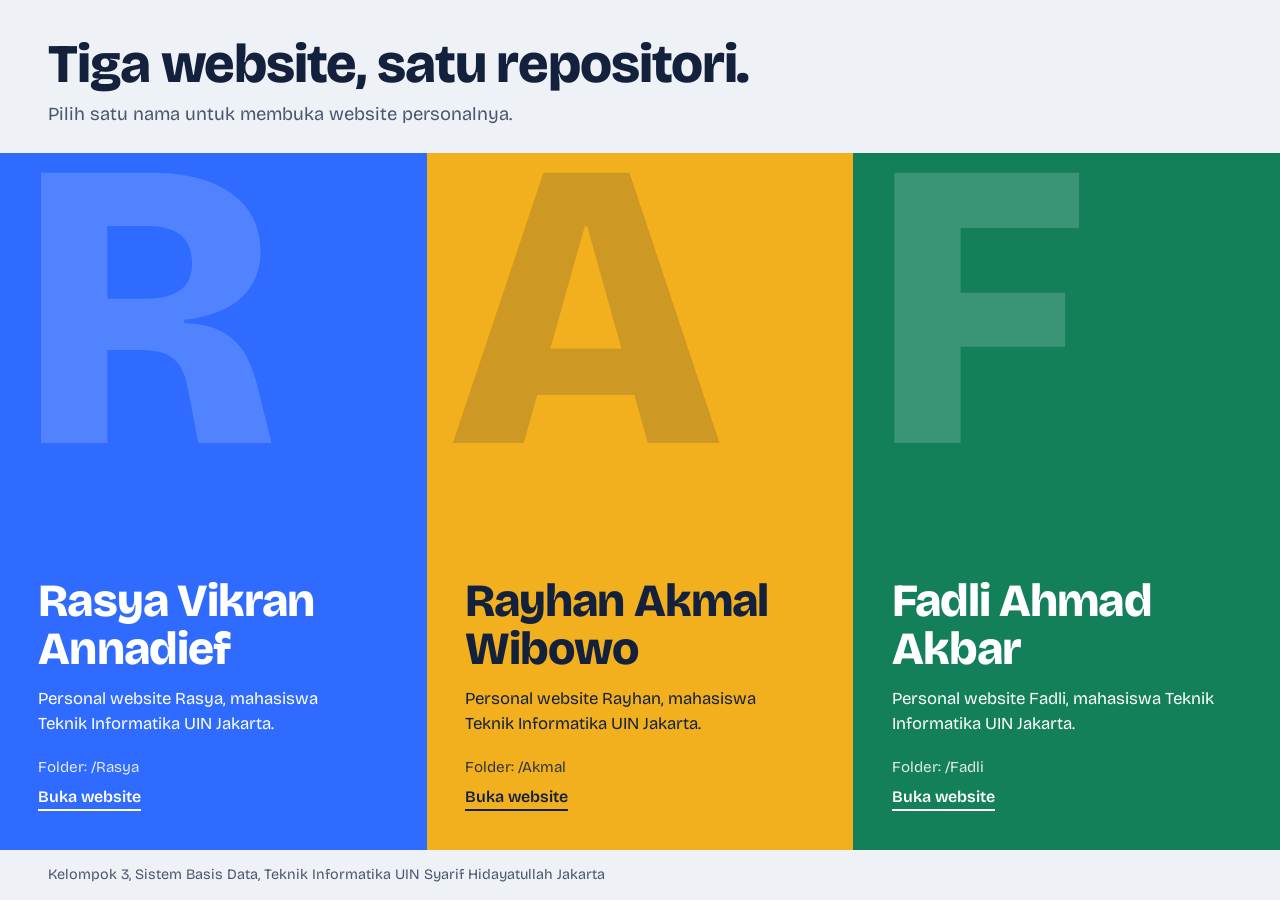
==== commit 816f37d9: "Update index.html" ====
--- a/index.html
+++ b/index.html
@@ -204,7 +204,7 @@
       </a>
 
       <a class="slab" data-id="Akmal" href="Akmal/">
-        <span class="initial" aria-hidden="true">R</span>
+        <span class="initial" aria-hidden="true">A</span>
         <h2 class="name">Rayhan Akmal Wibowo</h2>
         <p class="desc">Personal website Rayhan, mahasiswa Teknik Informatika UIN Jakarta.</p>
         <p class="path">Folder: /Akmal</p>
